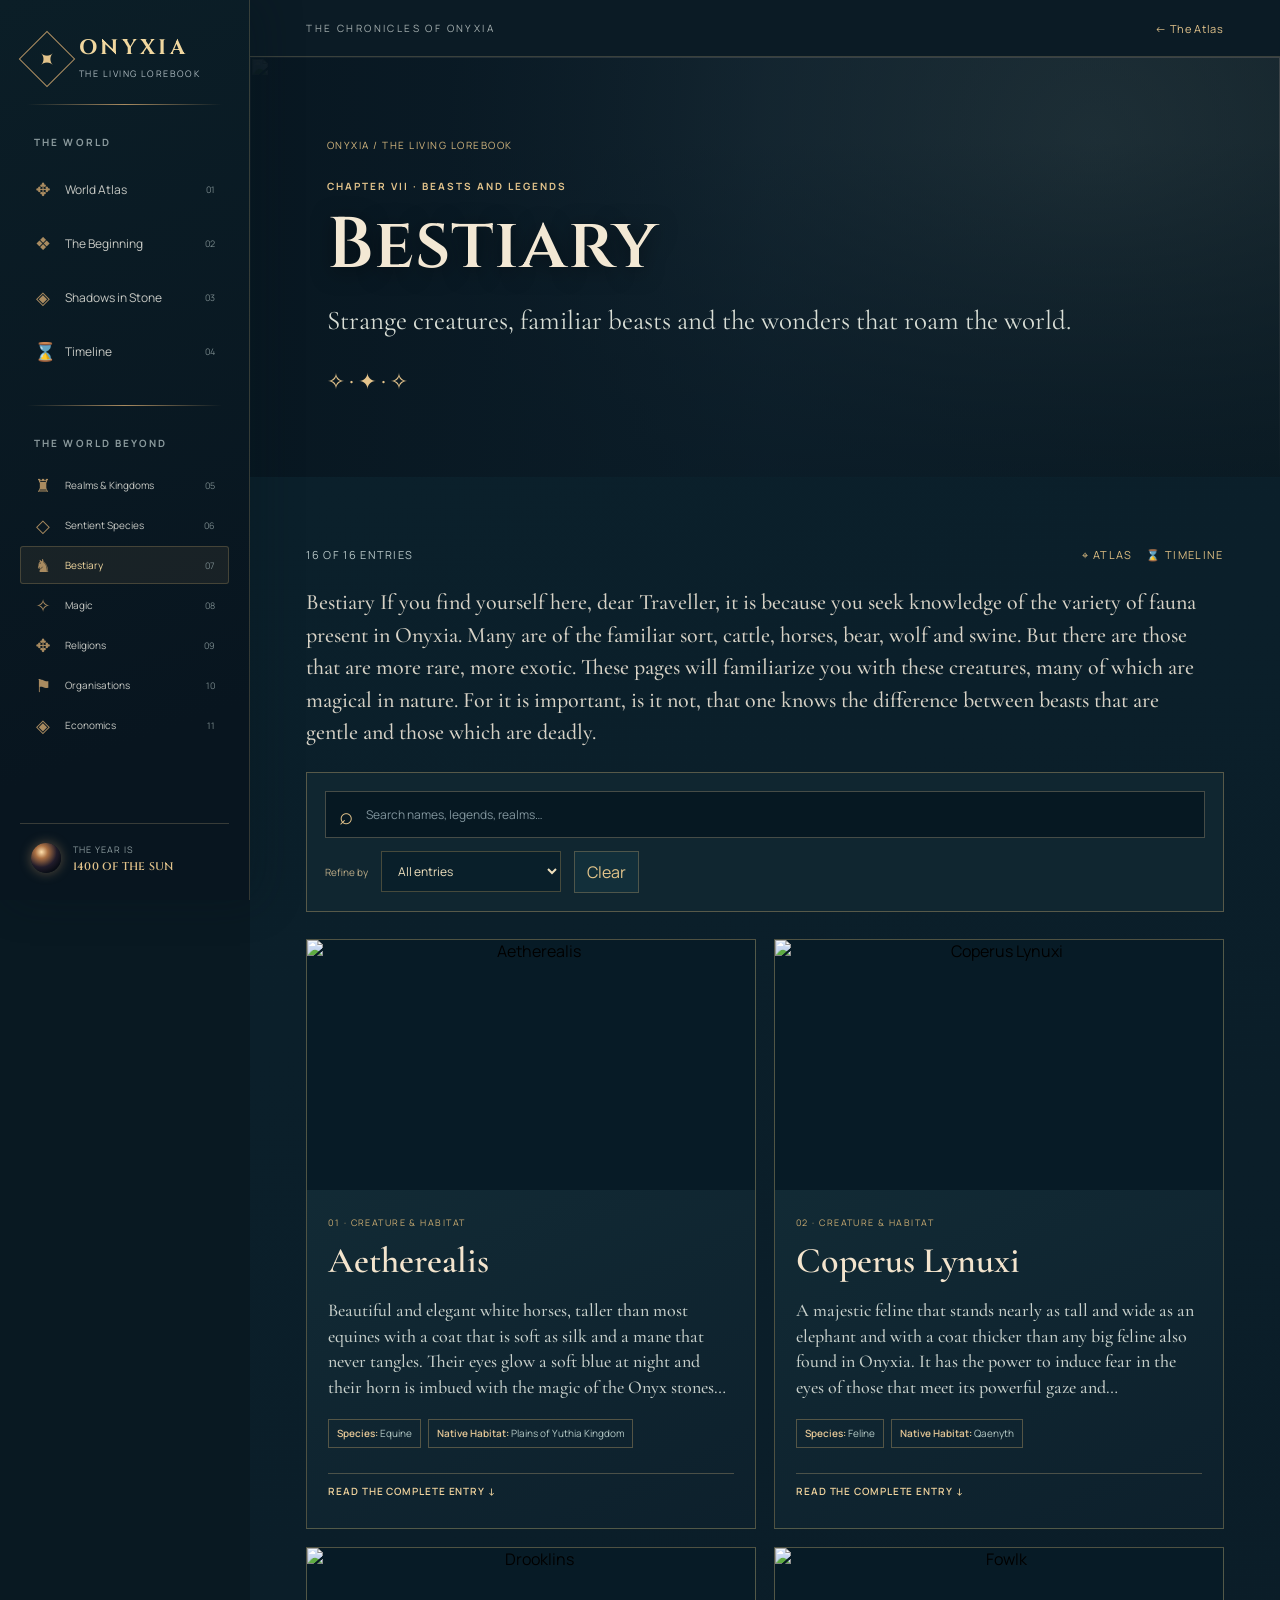
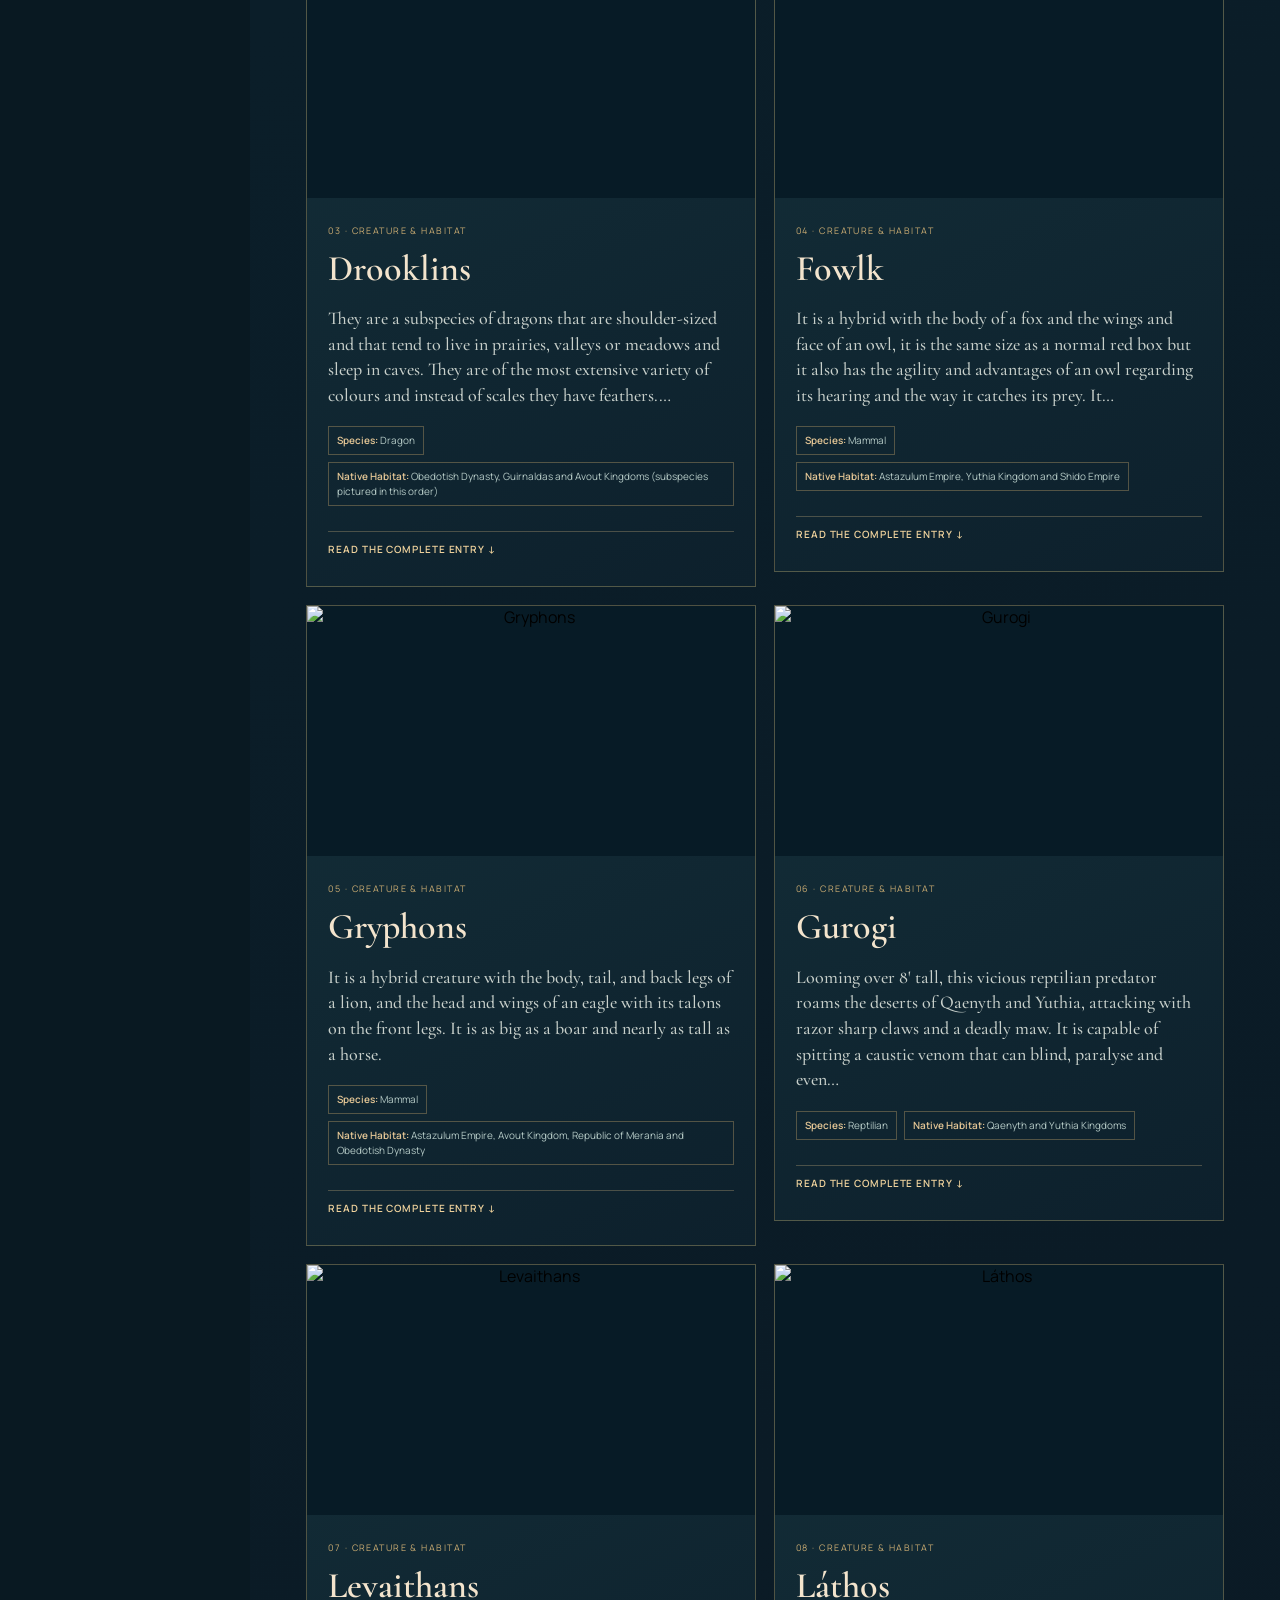
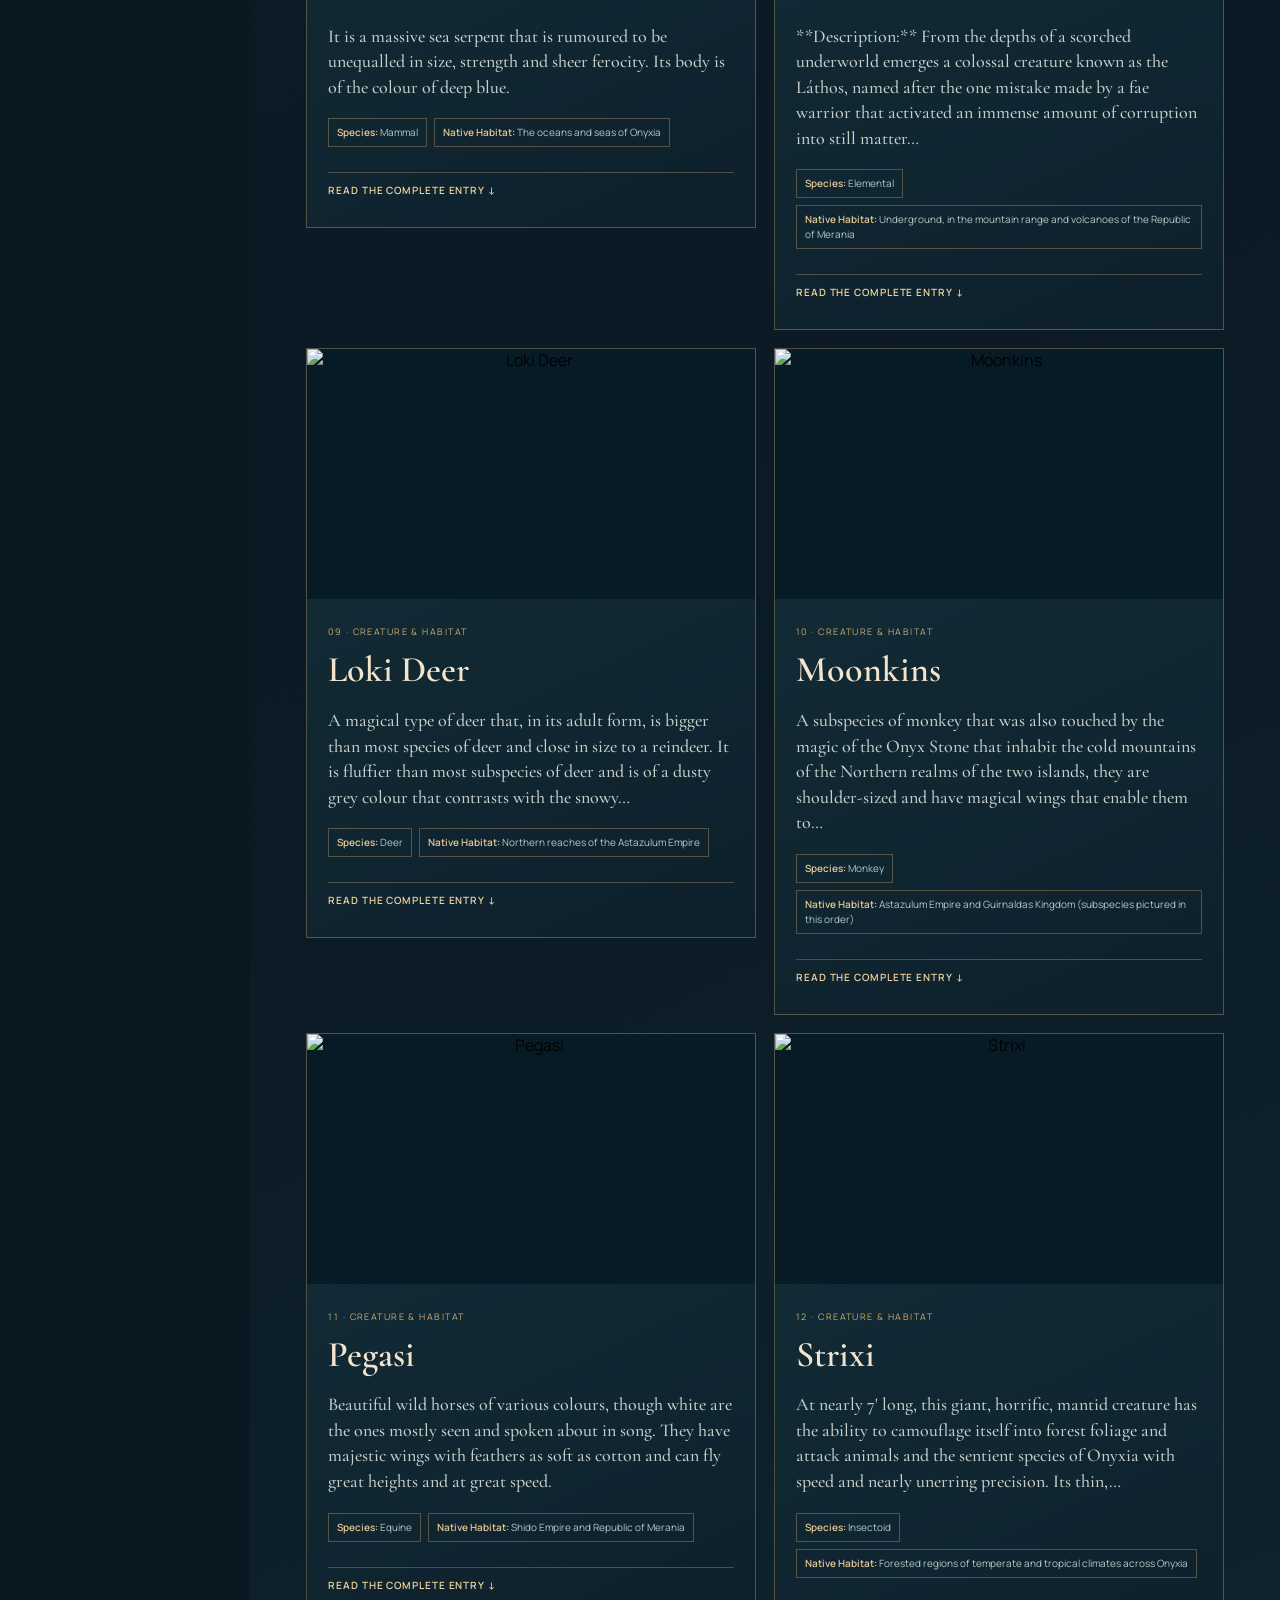
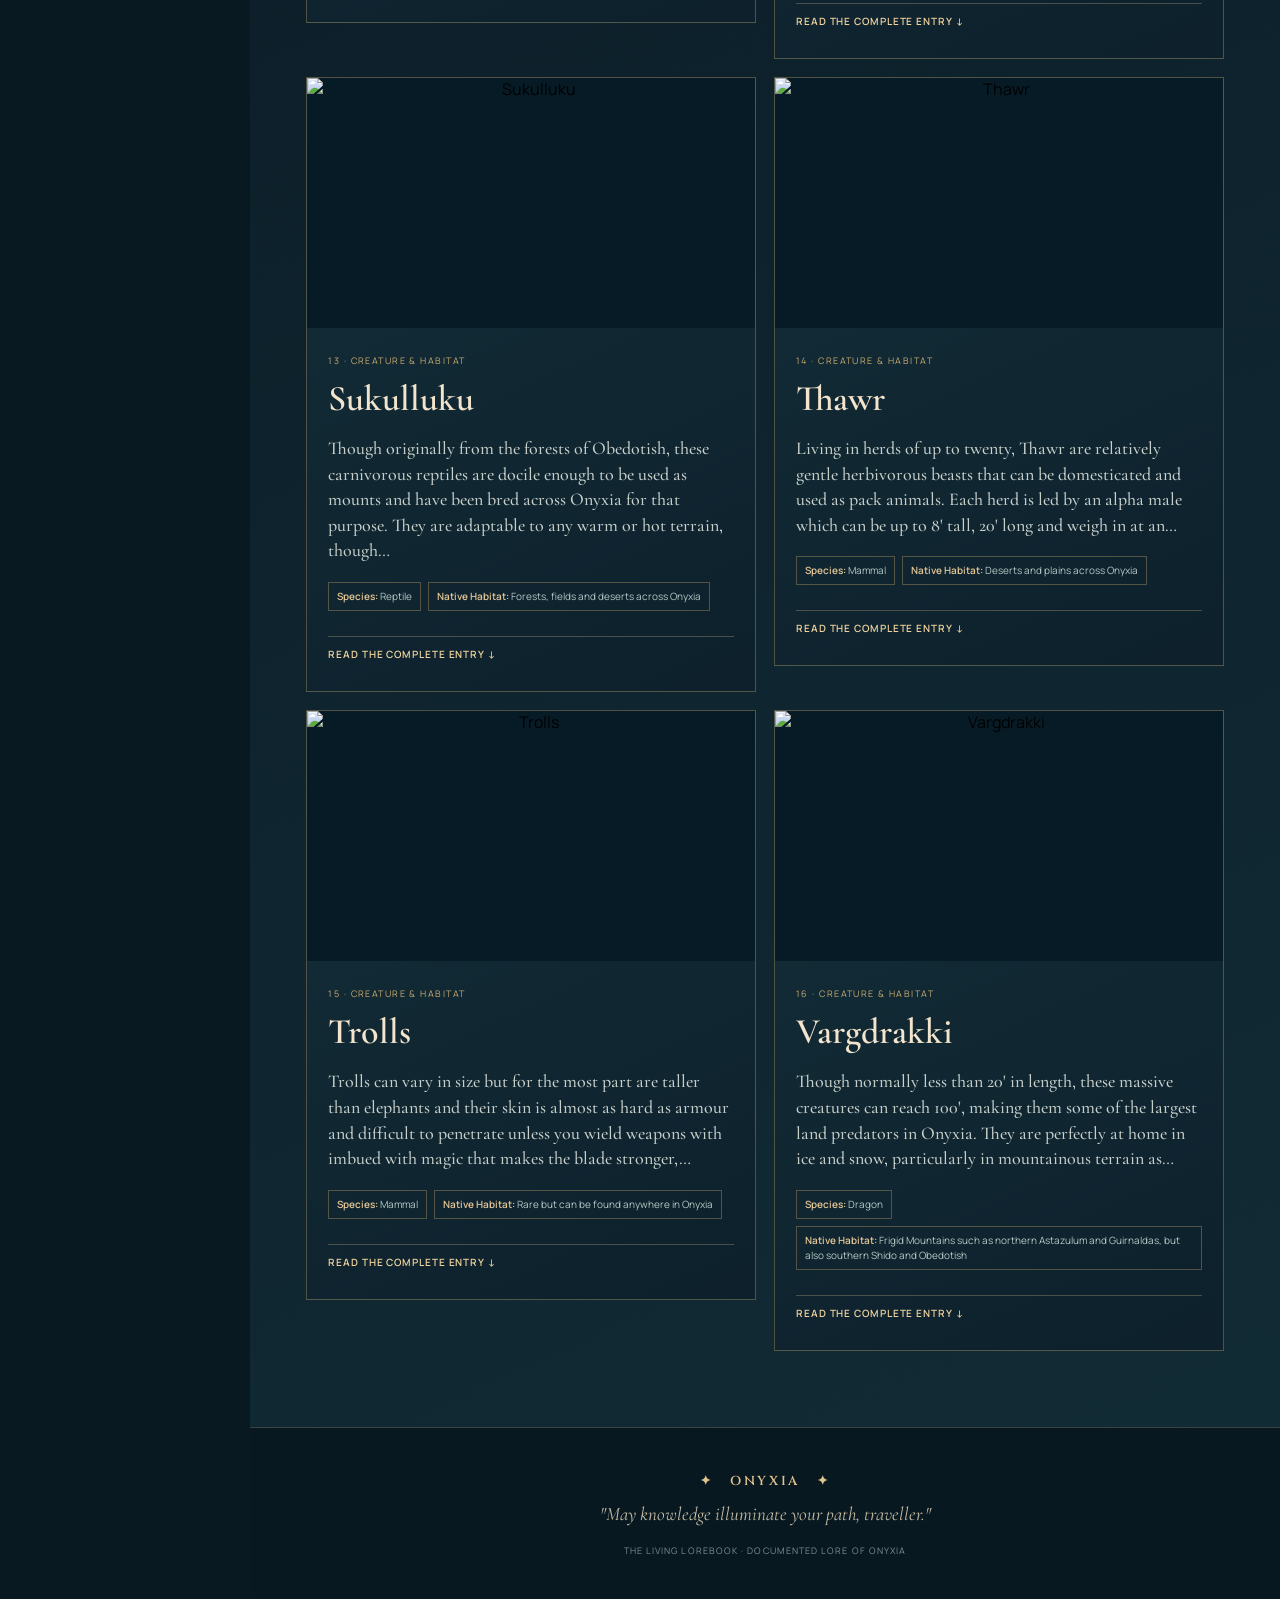
==== bestiary.html @ 36abbc08 "Expand Onyxia lorebook with illustrated chapters and atlas-to-realm links" ====
<!DOCTYPE html>
<html lang="en-GB">
<head><meta charset="UTF-8"><meta name="viewport" content="width=device-width,initial-scale=1"><meta name="theme-color" content="#0b1c25"><meta name="description" content="Explore Bestiary in the living lorebook of Onyxia."><title>Bestiary · Onyxia</title>
<link rel="preconnect" href="https://fonts.googleapis.com"><link rel="preconnect" href="https://fonts.gstatic.com" crossorigin><link href="https://fonts.googleapis.com/css2?family=Cinzel:wght@400;500;600;700&family=Cormorant+Garamond:wght@400;500;600;700&family=Manrope:wght@400;500;600;700&display=swap" rel="stylesheet">
<link rel="stylesheet" href="styles.css"><link rel="stylesheet" href="lorebook.css"></head>
<body data-lore-section="bestiary">
<div class="app-shell"><aside class="sidebar" id="sidebar" aria-label="Lorebook navigation"><a href="index.html#top" class="brand" aria-label="Onyxia home"><span class="brand-sigil" aria-hidden="true">✦</span><span class="brand-name">ONYXIA<small>THE LIVING LOREBOOK</small></span></a><div class="sidebar-rule"></div><div class="nav-title">The world</div><nav class="chapter-nav" aria-label="The founding chapters">
        <a href="index.html#atlas" class="nav-link " data-nav="atlas"><span class="nav-icon">✥</span><span>World Atlas</span><span class="nav-index">01</span></a>
        <a href="index.html#beginning" class="nav-link" data-nav="beginning"><span class="nav-icon">❖</span><span>The Beginning</span><span class="nav-index">02</span></a>
        <a href="index.html#current-plot" class="nav-link" data-nav="current-plot"><span class="nav-icon">◈</span><span>Shadows in Stone</span><span class="nav-index">03</span></a>
        <a href="index.html#timeline" class="nav-link" data-nav="timeline"><span class="nav-icon">⌛</span><span>Timeline</span><span class="nav-index">04</span></a>
      </nav><div class="sidebar-rule dim"></div><div class="nav-title">The world beyond</div><nav class="chapter-nav lore-nav" aria-label="Lorebook chapters"><a href="realms.html" class="nav-link " data-nav="realms"><span class="nav-icon">♜</span><span>Realms & Kingdoms</span><span class="nav-index">05</span></a>
<a href="species.html" class="nav-link " data-nav="species"><span class="nav-icon">◇</span><span>Sentient Species</span><span class="nav-index">06</span></a>
<a href="bestiary.html" class="nav-link active" data-nav="bestiary"><span class="nav-icon">♞</span><span>Bestiary</span><span class="nav-index">07</span></a>
<a href="magic.html" class="nav-link " data-nav="magic"><span class="nav-icon">✧</span><span>Magic</span><span class="nav-index">08</span></a>
<a href="religions.html" class="nav-link " data-nav="religions"><span class="nav-icon">✥</span><span>Religions</span><span class="nav-index">09</span></a>
<a href="organisations.html" class="nav-link " data-nav="organisations"><span class="nav-icon">⚑</span><span>Organisations</span><span class="nav-index">10</span></a>
<a href="economics.html" class="nav-link " data-nav="economics"><span class="nav-icon">◈</span><span>Economics</span><span class="nav-index">11</span></a></nav><div class="sidebar-bottom"><span class="orb" aria-hidden="true"></span><div>THE YEAR IS<br><strong>1400 OF THE SUN</strong></div></div></aside>
<main class="main-content" id="top"><div class="topbar"><button id="mobileMenu" class="mobile-menu" aria-label="Toggle navigation" aria-expanded="false">☰</button><span>THE CHRONICLES OF ONYXIA</span><a href="index.html#atlas" class="github-link">← The Atlas</a></div>
<header class="lore-hero"><img src="assets/lore/covers/bestiary.webp" alt="" class="lore-hero-image" loading="eager"><div class="lore-hero-shade"></div><div class="lore-hero-copy"><a class="lore-breadcrumb" href="index.html">ONYXIA / THE LIVING LOREBOOK</a><span class="section-kicker">CHAPTER VII · BEASTS AND LEGENDS</span><h1>Bestiary</h1><p>Strange creatures, familiar beasts and the wonders that roam the world.</p><span class="lore-hero-ornament">✧ · ✦ · ✧</span></div></header>
<section class="content-section lore-page-content"><div class="lore-topline"><span id="loreCount">Consulting the archive…</span><div class="lore-actions"><a href="index.html#atlas">⌖ Atlas</a><a href="index.html#timeline">⌛ Timeline</a></div></div><div id="loreIntro" class="lore-intro"></div>
<div class="lore-controls"><div class="search-shell"><span aria-hidden="true">⌕</span><input id="loreSearch" type="search" aria-label="Search entries" placeholder="Search names, legends, realms…"></div><div class="lore-filter-row"><label for="loreFilter">Refine by</label><select id="loreFilter"><option value="all">All entries</option></select><button id="loreClear" type="button">Clear</button></div></div>
<div id="loreCards" class="lore-grid"></div><p id="loreEmpty" class="lore-empty" hidden>No entries match your search.</p></section>
<footer class="footer"><span>✦ &nbsp; ONYXIA &nbsp; ✦</span><p>"May knowledge illuminate your path, traveller."</p><small>THE LIVING LOREBOOK · DOCUMENTED LORE OF ONYXIA</small></footer></main></div>
<dialog id="loreLightbox" class="lore-lightbox"><button type="button" id="closeLightbox" aria-label="Close image">×</button><img alt=""><p></p></dialog>
<script src="lorebook.js" defer></script></body></html>
---- styles.css ----
:root{--night:#091922;--night-soft:#102834;--night-panel:#10212b;--gold:#e2c38b;--gold-strong:#f0d79f;--gold-dim:#a98b60;--cream:#f0e8d9;--paper:#e9d9b7;--muted:#adbac0;--line:rgba(217,190,137,.23);--sidebar:250px;--font-decor:'Cinzel',Georgia,serif;--font-literary:'Cormorant Garamond',Georgia,serif;--font-ui:'Manrope',system-ui,sans-serif}
*{box-sizing:border-box}html{scroll-behavior:smooth;scroll-padding-top:64px}body{margin:0;background:var(--night);color:var(--cream);font-family:var(--font-ui)}button,input,select{font:inherit}button{cursor:pointer}a{color:inherit;text-decoration:none}button:focus-visible,input:focus-visible,select:focus-visible,a:focus-visible{outline:2px solid var(--gold-strong);outline-offset:3px}[hidden]{display:none!important}::selection{background:#bd9551;color:#061923}
.app-shell{min-height:100vh}.sidebar{position:fixed;inset:0 auto 0 0;width:var(--sidebar);background:linear-gradient(160deg,#0b1e27,#08151f 80%);z-index:25;border-right:1px solid rgba(215,188,128,.22);display:flex;flex-direction:column;padding:36px 20px 25px;box-shadow:10px 0 40px #04141a44}.brand{display:flex;align-items:center;gap:12px;margin:2px 7px 24px}.brand-sigil{width:40px;height:40px;display:grid;place-items:center;border:1px solid var(--gold-dim);color:var(--gold);transform:rotate(45deg);font-size:22px;flex-shrink:0}.brand-sigil::first-letter{transform:rotate(-45deg)}.brand-name{font-family:var(--font-decor);font-weight:700;letter-spacing:.16em;font-size:21px;color:var(--gold-strong);line-height:1}.brand-name small{display:block;margin-top:8px;font:9px var(--font-ui);letter-spacing:.16em;color:var(--muted);white-space:nowrap}.sidebar-rule{height:1px;margin:0 7px 30px;background:linear-gradient(90deg,transparent,var(--gold-dim),transparent)}.sidebar-rule.dim{margin:30px 7px}.nav-title{font-size:10px;letter-spacing:.21em;color:#8b9a9d;margin:0 14px 16px;text-transform:uppercase;font-weight:700}.chapter-nav{display:grid;gap:6px}.nav-link{min-height:48px;display:flex;align-items:center;gap:13px;padding:0 13px;color:#c6c8c3;font-size:12px;border:1px solid transparent;border-radius:3px;transition:.2s}.nav-link:hover,.nav-link.active{background:#b4976318;border-color:#b497634a;color:var(--gold-strong)}.nav-icon{color:var(--gold-dim);font-size:18px;width:18px;text-align:center}.nav-index{margin-left:auto;font-size:9px;color:#77878a}.future-chapters{display:grid;gap:18px;padding:3px 15px;color:#728188;font-size:11px}.sidebar-bottom{margin-top:auto;display:flex;align-items:center;gap:12px;padding:17px 11px 0;border-top:1px solid var(--line);font-size:9px;letter-spacing:.11em;line-height:1.9;color:#8d9c9f}.sidebar-bottom strong{font:600 11px var(--font-decor);color:var(--gold);letter-spacing:.02em}.orb{width:30px;height:30px;border-radius:50%;display:inline-block;flex-shrink:0;background:radial-gradient(circle at 35% 30%,#ffe0ac 0%,#aa7043 22%,#211c2b 53%,#080c14 76%);box-shadow:0 0 12px #dca87065}
.main-content{margin-left:var(--sidebar);min-width:0}.topbar{height:57px;display:flex;align-items:center;justify-content:space-between;padding:0 clamp(24px,4.4vw,76px);border-bottom:1px solid var(--line);font-size:10px;letter-spacing:.24em;color:#a6b0b0;background:#0b1b25}.github-link{letter-spacing:.06em;color:var(--gold);font-size:11px}.github-link span{margin-left:7px}.mobile-menu{display:none;color:var(--gold);background:transparent;border:0;font-size:23px}.hero{min-height:390px;display:flex;align-items:center;flex-direction:column;justify-content:center;text-align:center;position:relative;overflow:hidden;padding:56px 25px 65px;background:radial-gradient(ellipse at 50% 55%,#31525b82 0%,#102e3b99 33%,#081b28ee 70%),linear-gradient(0deg,#071b25,#133842);border-bottom:1px solid var(--line)}.hero:before{content:"";position:absolute;inset:0;background-image:radial-gradient(1px 1px at 10% 20%,#e9dbafbb 98%,transparent),radial-gradient(1px 1px at 85% 33%,#e9dbafaa 98%,transparent),radial-gradient(2px 2px at 61% 77%,#fff3c255 98%,transparent),radial-gradient(1px 1px at 30% 65%,#efe8c488 98%,transparent);background-size:300px 230px,250px 190px,410px 300px,440px 330px;opacity:.55;pointer-events:none}.hero:after{content:"";pointer-events:none;position:absolute;inset:24px;border:1px solid #d0b47c2a}.hero>*{position:relative;z-index:1}.hero-decoration{font-size:17px;letter-spacing:9px;color:#b79d6f;margin-bottom:14px}.eyebrow,.section-kicker,.mini-label{font-size:10px;letter-spacing:.2em;color:var(--gold);font-weight:700}.hero h1{margin:10px 0 0;font:600 clamp(65px,9vw,124px)/1.05 var(--font-decor);letter-spacing:.13em;text-shadow:0 5px 35px #0008}.hero h1 span{color:var(--gold)}.hero-tagline{font:500 clamp(18px,2.5vw,25px)/1.35 var(--font-literary);color:#d1d6d3;margin:14px 0}.hero-divider{display:flex;align-items:center;gap:16px;color:var(--gold-dim);width:230px;margin:11px 0 22px}.hero-divider i{height:1px;flex:1;background:var(--gold-dim)}.primary-cta{border:1px solid #d1b87e7a;padding:12px 19px;color:var(--gold-strong);font:600 11px var(--font-decor);letter-spacing:.07em;transition:.2s}.primary-cta:hover{background:#ddc08c1d}.primary-cta span{margin-left:10px}
.content-section{padding:70px clamp(24px,4.4vw,76px) 76px;border-bottom:1px solid var(--line);scroll-margin-top:0}.section-heading{display:flex;align-items:center;justify-content:space-between;gap:20px;margin-bottom:29px}.section-heading h2{font:500 clamp(32px,4.1vw,54px)/1.18 var(--font-literary);letter-spacing:.01em;margin:9px 0 5px;color:#f5e8d5}.section-heading p{margin:0;color:#9fadb1;font-size:13px;line-height:1.7}.section-seal{width:60px;height:60px;border:1px solid var(--line);color:var(--gold-dim);display:grid;place-items:center;font-size:29px;transform:rotate(45deg);flex-shrink:0}.atlas-frame{background:#061c23;box-shadow:0 20px 58px #010e16a6;border:1px solid #9b855c75}.atlas-topline,.atlas-bottombar{display:flex;align-items:center;justify-content:space-between;gap:12px;padding:12px 17px;font-size:10px;color:#c1b89d;letter-spacing:.10em;background:#0d222b}.atlas-topline{border-bottom:1px solid var(--line)}.atlas-hint{color:#8ea6a8;font-size:10px;letter-spacing:0}.live-gem{display:inline-block;width:6px;height:6px;background:#d9bd7e;box-shadow:0 0 9px #d9bd7e;margin-right:7px;border-radius:50%}.atlas-viewport{height:clamp(350px,49vw,670px);position:relative;overflow:hidden;touch-action:none;cursor:grab;background:radial-gradient(ellipse,#195861 5%,#042b37 80%);user-select:none;isolation:isolate}.atlas-viewport.dragging{cursor:grabbing}.atlas-stage{position:absolute;left:0;top:0;width:1735px;height:911px;transform-origin:0 0;will-change:transform;backface-visibility:hidden}.atlas-stage img{display:block;width:1735px;height:911px;max-width:none;pointer-events:none;image-rendering:auto;backface-visibility:hidden}.realm-layer{position:absolute;inset:0}.realm-pin{position:absolute;transform:translate(-50%,-50%);width:19px;height:19px;padding:0;border:1.5px solid #ffe4a5;border-radius:50%;background:#283747d9;color:#ffde98;box-shadow:0 0 0 5px #040d145e,0 0 16px #d7b26090;display:grid;place-items:center;font-size:13px;line-height:1;transition:box-shadow .2s,background .2s;z-index:2}.realm-pin:after{content:'✦';font-size:12px}.realm-pin:hover,.realm-pin.selected{background:#d3a65c;color:#081921;box-shadow:0 0 0 7px #e9be6659,0 0 19px #e1c481;z-index:5}.realm-pin[hidden]{display:none}.atlas-empty{position:absolute;inset:0;display:grid;place-content:center;text-align:center;padding:28px;background:#112832;color:var(--paper);z-index:4;line-height:1.7}.map-tools{position:absolute;right:16px;bottom:17px;z-index:8;display:grid;gap:5px}.map-tools button{width:38px;height:38px;border:1px solid #e0c79289;background:#0b1a24dd;color:#f8e7c0;font-size:23px;line-height:1;box-shadow:0 3px 8px #0004}.map-tools button:hover{background:#725e3f}.map-compass{position:absolute;top:18px;right:18px;z-index:6;display:grid;place-items:center;width:51px;height:51px;color:#f3d6a0;border:1px solid #bfa06e9c;background:#081c28ba;border-radius:50%;font-size:25px}.map-compass span{position:absolute;top:3px;font:700 9px var(--font-ui)}.map-scale{position:absolute;bottom:18px;left:17px;z-index:5;background:#071a24bf;border:1px solid #d9bd8854;padding:7px 11px;color:#f0d4a1;font-size:10px}.atlas-bottombar{min-height:46px;border-top:1px solid var(--line);letter-spacing:0}.atlas-status{font-size:11px;color:#aab7b4}.toggle-markers{display:flex;align-items:center;gap:8px;cursor:pointer;white-space:nowrap;color:#d5c5a6;font-size:11px}.toggle-markers input{accent-color:#c6a368}.realm-card{margin-top:18px;padding:19px 23px 17px;background:linear-gradient(135deg,#182f39,#0c212d);border:1px solid var(--line);border-left:3px solid var(--gold)}.realm-card-head,.realm-card-actions{display:flex;align-items:center;justify-content:space-between;gap:10px}.realm-card-head h3{font:600 29px var(--font-literary);margin:5px 0 2px}.realm-card-head button{background:transparent;border:0;color:#e3c791;font-size:26px}.realm-card p{color:#c1cbc8;line-height:1.8;font-size:13px;max-width:740px}.text-action{background:transparent;color:var(--gold-strong);border:0;padding:7px 0;font:600 11px var(--font-ui)}.text-action span{margin-left:6px}.realm-card-actions span{font-size:10px;color:#899b9d}.realm-directory{display:flex;flex-wrap:wrap;gap:8px;margin-top:19px}.realm-directory button{color:#c3cdc9;border:1px solid #baa37552;background:#13303b;padding:9px 12px;font:500 11px var(--font-ui);transition:.2s}.realm-directory button:hover,.realm-directory button.active{background:#89704244;color:#ffe5b5;border-color:#dcb979}
.manuscript-section{background:linear-gradient(180deg,#0b1b23,#102934 64%,#0b202a)}.story-paper{position:relative;max-width:960px;margin:0 auto;padding:clamp(26px,5vw,72px) clamp(28px,7vw,94px) 48px;background:linear-gradient(#e9dcc0ed,#dfccaaed),repeating-linear-gradient(24deg,transparent 0px,transparent 4px,#846c3c0d 5px,#0000 7px);color:#342c24;border:1px solid #eddcb5;outline:5px solid #876e4a30;box-shadow:0 20px 68px #0009,inset 0 0 85px #9b754729}.paper-corner{position:absolute;font-size:23px;color:#856f4e}.paper-corner-a{top:12px;left:20px}.paper-corner-b{bottom:10px;right:20px}.story-heading{text-align:center;font:600 14px var(--font-decor);color:#665037;letter-spacing:.32em;margin-bottom:26px}.story-prose p{font:500 22px/1.52 var(--font-literary);margin:0 0 22px;text-align:left}.story-prose p:first-child:first-letter{float:left;font:500 75px/.78 var(--font-decor);color:#8b6742;padding:6px 10px 0 0}.story-flourish{text-align:center;margin-top:6px;font:36px var(--font-literary);color:#9a7547}.plot-section{background:radial-gradient(ellipse at 90% 20%,#482b4042,transparent 55%),#0c1d27}.plot-feature{display:flex;align-items:center;gap:26px;padding:24px 28px;border:1px solid #bda37370;background:#1d2933;margin:0 0 31px}.plot-feature-mark{color:#f3cc84;font-size:38px}.plot-feature p{font:500 27px var(--font-literary);margin:8px 0}.plot-feature small{font-size:10px;color:#9caaa9}.plot-copy{max-width:930px;column-count:1}.plot-copy p{font:500 22px/1.52 var(--font-literary);margin:0 0 20px;color:#d7d6cc}.plot-copy p:last-child{color:var(--gold);font-style:italic}.plot-facts{display:grid;grid-template-columns:repeat(3,minmax(0,1fr));gap:12px;margin-top:36px}.plot-facts>div{padding:22px 20px;border:1px solid #c2ab7552;background:#112936}.fact-symbol{color:var(--gold);font-size:29px;display:block;margin-bottom:10px}.plot-facts strong{display:block;color:#f2e1c1;font:600 12px var(--font-decor);letter-spacing:.06em}.plot-facts p{font-size:12px;color:#9fb2b3;line-height:1.7;margin-bottom:0}
.timeline-section{background:linear-gradient(180deg,#0e2834,#091a25 55%,#0b202a)}.chronicle-controls{border:1px solid var(--line);background:#0a202b;padding:21px 22px 18px;margin-bottom:20px}.search-shell{display:flex;align-items:center;gap:11px;padding:0 13px;border:1px solid #ab9d8063;background:#061822;color:var(--gold);font-size:24px}.search-shell input{height:45px;outline:0;background:transparent;border:0;color:#f5e5c9;width:100%;min-width:0;font-size:12px}.search-shell input::placeholder{color:#80949c}.filter-chips{display:flex;flex-wrap:wrap;gap:7px;margin-top:15px}.filter-chips button{border:1px solid #b69b6946;background:#142b36;padding:8px 12px;color:#aebcc0;font-size:10px;letter-spacing:.04em}.filter-chips button:hover,.filter-chips button.selected{border-color:#ddbd80;color:#ffdf9f;background:#87693942}.regional-row{display:flex;align-items:center;gap:11px;margin-top:17px}.regional-row label{font-size:10px;letter-spacing:.13em;color:#bba577}.regional-row select{min-width:175px;max-width:55%;border:1px solid #b69b6959;background:#0f2730;color:#e2d6b8;padding:8px 12px;font-size:11px}.regional-row #eventCount{margin-left:auto;font-size:10px;color:#9db1b3}.year-scrubber{border:1px solid var(--line);padding:19px 23px 15px;margin-bottom:28px;background:#172e37}.scrubber-header,.scrubber-labels{display:flex;justify-content:space-between;gap:10px}.scrubber-header span{font-size:10px;color:var(--gold-dim);letter-spacing:.14em}.scrubber-header strong{color:var(--gold-strong);font:600 17px var(--font-decor)}#yearSlider{width:100%;margin:18px 0 8px;accent-color:#d3b173;cursor:pointer}.scrubber-labels{font-size:9px;color:#91a7a9;letter-spacing:.05em}.scrubber-help{margin:10px 0 0;font-size:10px;color:#8b9ea1}.timeline-container{position:relative;padding-left:55px;max-width:1000px;margin:auto}.timeline-container:before{content:"";position:absolute;left:24px;top:0;bottom:0;width:1px;background:linear-gradient(#d4b372,#667b7d,#d4b37277)}.timeline-item{position:relative;margin-bottom:19px}.timeline-item:before{content:"✦";position:absolute;left:-43px;top:22px;width:25px;height:25px;border:1px solid #ccb57e;border-radius:50%;background:#142b35;color:#e2c18b;display:grid;place-items:center;font-size:12px;box-shadow:0 0 0 5px #0f2730}.timeline-item.highlight:before{background:#d3a75d;color:#14232c;box-shadow:0 0 0 7px #9d713b55}.entry-card{border:1px solid #ac966d55;background:#132d39;overflow:hidden}.timeline-item.highlight .entry-card{border-color:#ebce8b}.entry-toggle{width:100%;text-align:left;display:flex;align-items:center;justify-content:space-between;gap:12px;padding:21px 22px;background:transparent;border:0;color:inherit}.entry-toggle:hover{background:#aa935b18}.entry-meta{display:flex;align-items:center;gap:11px;flex-wrap:wrap}.entry-year{font:600 12px var(--font-decor);letter-spacing:.06em;color:#e3c78b}.entry-type{font-size:9px;letter-spacing:.1em;border:1px solid #a18a615e;padding:4px 7px;color:#99b9b9;text-transform:uppercase}.entry-title{margin:8px 0 0;font:600 clamp(20px,2.5vw,28px)/1.2 var(--font-literary);color:#f5e6d1}.entry-chevron{font-size:21px;color:var(--gold);transition:transform .2s}.entry-toggle[aria-expanded="true"] .entry-chevron{transform:rotate(180deg)}.entry-details{padding:0 22px 21px;border-top:1px solid #b9a4722d}.entry-details p{font:500 20px/1.45 var(--font-literary);color:#cbd3cb;max-width:840px;margin:18px 0}.entry-regions{display:flex;align-items:center;flex-wrap:wrap;gap:7px}.entry-regions button{background:#39463d66;border:1px solid #b4a07155;color:#ead2a9;padding:6px 9px;font-size:10px}.entry-regions button:hover{background:#92724366}.timeline-empty{padding:50px 25px;text-align:center;color:#9eacac;border:1px dashed var(--line)}.timeline-end{text-align:center;padding:35px 0 6px}.timeline-end>span{color:var(--gold);font-size:23px}.timeline-end h3{font:600 28px var(--font-literary);margin:10px 0 0;color:#efddb8}.timeline-end p{font:18px var(--font-literary);color:#98afb3}.footer{padding:40px 24px;text-align:center;background:#081821}.footer>span{font:600 13px var(--font-decor);letter-spacing:.2em;color:var(--gold)}.footer p{font:italic 19px var(--font-literary);color:#c7bda4;margin:12px 0}.footer small{font-size:9px;letter-spacing:.12em;color:#7b8f92}
@media(max-width:1040px){:root{--sidebar:220px}.sidebar{padding-inline:13px}.content-section{padding-inline:30px}.plot-facts{gap:8px}.plot-facts>div{padding:17px 15px}}
@media(max-width:800px){:root{--sidebar:0px}.sidebar{transform:translateX(-102%);transition:transform .25s;width:250px}.sidebar.open{transform:translateX(0)}.main-content{margin-left:0}.mobile-menu{display:inline-block}.topbar{padding-inline:21px;font-size:9px;gap:10px}.hero{min-height:360px}.hero h1{letter-spacing:.06em}.section-seal{width:43px;height:43px;font-size:22px}.plot-facts{grid-template-columns:1fr}.atlas-viewport{height:clamp(310px,58vw,490px)}}
@media(max-width:530px){.hero{min-height:330px}.hero h1{font-size:62px}.hero-tagline br{display:none}.hero-tagline{font-size:20px}.content-section{padding:46px 17px 55px}.section-heading{align-items:flex-start}.section-seal{display:none}.atlas-topline{padding:10px 12px}.atlas-hint{display:none}.atlas-viewport{height:350px}.atlas-bottombar{padding:10px 12px;gap:5px}.atlas-status{font-size:10px}.toggle-markers{font-size:10px}.story-paper{padding:36px 24px}.story-prose p{font-size:20px}.plot-copy p{font-size:20px}.plot-feature{padding:18px;gap:13px}.plot-feature p{font-size:22px}.chronicle-controls{padding:13px}.regional-row{flex-wrap:wrap}.regional-row select{max-width:75%;min-width:130px}.regional-row #eventCount{width:100%;text-align:right}.year-scrubber{padding:16px}.scrubber-labels{font-size:8px}.scrubber-labels span:nth-child(2),.scrubber-labels span:nth-child(3){display:none}.timeline-container{padding-left:35px}.timeline-container:before{left:13px}.timeline-item:before{left:-33px;width:22px;height:22px}.entry-toggle{padding:16px 14px}.entry-details{padding:0 14px 17px}.entry-details p{font-size:19px}.footer small{font-size:8px}}
@media(prefers-reduced-motion:reduce){html{scroll-behavior:auto}*,*::before,*::after{transition-duration:.01ms!important;animation-duration:.01ms!important}}
.realm-pin{transform:translate(-50%,-50%) scale(var(--pin-scale,1));}
---- lorebook.css ----
/* Additional sections — companion to the original Onyxia design */
.lore-nav{display:flex;flex-direction:column;gap:2px}.lore-nav .nav-link{font-size:10px;min-height:38px}.lore-nav .nav-index{font-size:9px}.sidebar{overflow-y:auto;scrollbar-color:#947e54 #0a1b25;scrollbar-width:thin}.lore-directory-section{background:#0c202a}.chapter-teaser-grid{display:grid;grid-template-columns:repeat(auto-fit,minmax(170px,1fr));gap:12px}.chapter-teaser{display:flex;flex-direction:column;align-items:flex-start;min-height:150px;gap:12px;padding:18px;border:1px solid #bca26c73;background:linear-gradient(145deg,#19313b,#0b1b25);color:#edd8b3;text-decoration:none;transition:background .2s, transform .2s}.chapter-teaser:hover{transform:translateY(-3px);background:#24404c}.chapter-teaser>span{font-size:26px;color:var(--gold)}.chapter-teaser strong{font:600 19px var(--font-literary)}.chapter-teaser small{color:#b4c5c1;letter-spacing:.08em;font-size:9px}.lore-hero{position:relative;display:flex;align-items:center;min-height:420px;overflow:hidden;isolation:isolate;background:radial-gradient(circle at 82% 20%,#314347,#0b1c26 72%)}.lore-hero-image{position:absolute;inset:0;width:100%;height:100%;object-fit:cover;object-position:center 39%;filter:saturate(.79) brightness(.58)}.lore-hero-shade{position:absolute;inset:0;background:linear-gradient(90deg,#081721eb 0%,#0c1e2b94 50%,#0b1a2380 100%),linear-gradient(0deg,#0a1b24 0%,transparent 80%)}.lore-hero-copy{z-index:1;position:relative;padding:45px clamp(23px,6vw,88px);max-width:980px}.lore-breadcrumb{color:#d3b67e;font-size:10px;letter-spacing:.15em;text-decoration:none;display:block;margin-bottom:27px}.lore-hero-copy .section-kicker{display:block;margin-bottom:15px}.lore-hero h1{font:600 clamp(46px,5.6vw,79px)/1.07 var(--font-decor);letter-spacing:.015em;color:#f3e8d4;text-shadow:0 4px 21px #0008;margin:0}.lore-hero p{font:400 clamp(19px,2.3vw,27px)/1.4 var(--font-literary);color:#d9ded6;max-width:750px;margin:18px 0 0}.lore-hero-ornament{display:block;margin-top:26px;color:#e5c48c;font-size:22px}.lore-page-content{background:linear-gradient(155deg,#0b202b,#0b1a25 55%,#112b35);min-height:70vh}.lore-topline{display:flex;align-items:center;justify-content:space-between;gap:14px;margin-bottom:24px;color:#b5c4c5;font-size:11px;text-transform:uppercase;letter-spacing:.12em}.lore-actions{display:flex;gap:14px}.lore-actions a,.lore-permalink{font-size:11px;color:#dfbf83;text-decoration:none}.lore-actions a:hover,.lore-permalink:hover{color:white}.lore-intro{max-width:890px;margin:0 0 23px}.lore-intro p{font:500 22px/1.48 var(--font-literary);color:#d7d2c6}.lore-controls{padding:18px;border:1px solid #b9a16c6b;background:#102630;margin-bottom:27px}.lore-filter-row{display:flex;align-items:center;gap:13px;margin-top:13px}.lore-filter-row label{font-size:10px;color:#bdac87}.lore-filter-row select{border:1px solid #a48a5966;background:#091f2a;color:#efe0bd;font-size:12px;padding:10px 12px;max-width:65%;min-width:180px}.lore-filter-row button{border:1px solid #aa936764;background:#122f3a;padding:9px 12px;color:#e2c48a}.lore-filter-row button:hover{background:#344435}.lore-grid{display:grid;grid-template-columns:repeat(auto-fit,minmax(min(100%,340px),1fr));gap:18px;align-items:start}.lore-entry{border:1px solid #ad965f69;background:linear-gradient(155deg,#142f39,#0d202c);min-width:0;overflow:hidden;scroll-margin-top:16px;transition:border-color .2s}.lore-entry:hover,.lore-entry.expanded{border-color:#dcb778a6}.lore-entry[hidden]{display:none}.lore-entry-media{height:250px;background:#071b26;overflow:hidden;display:flex;align-items:center;justify-content:center}.lore-cover-button{width:100%;height:100%;border:0;padding:0;cursor:zoom-in;background:transparent}.lore-cover-button img{width:100%;height:100%;object-fit:cover;object-position:center 33%;display:block;filter:saturate(.9);transition:transform .3s}.lore-cover-button:hover img{transform:scale(1.035)}.lore-entry-no-image{background:radial-gradient(circle,#344f55,#0b222d)}.lore-entry-no-image span{font-size:87px;color:#c9a7725e}.lore-entry-body{padding:19px 21px 20px}.lore-entry-kicker{font-size:9px;letter-spacing:.16em;text-transform:uppercase;color:#cbac72}.lore-entry-title{font:600 clamp(26px,3vw,36px)/1.1 var(--font-literary);color:#f3e4cd;margin:10px 0 13px}.lore-entry-summary{font:500 18px/1.42 var(--font-literary);color:#c8d0cb;min-height:74px}.lore-chips{display:flex;gap:7px;flex-wrap:wrap;margin:17px 0}.lore-chip{font-size:10px;line-height:1.5;border:1px solid #bc9e6766;padding:6px 8px;color:#b4c9c5;max-width:100%;overflow-wrap:anywhere}.lore-chip b{color:#e4c695;font-weight:600}.lore-entry-toggle{margin-top:8px;padding:10px 0;border:0;border-top:1px solid #d2b5814f;background:transparent;color:#f0d39d;font:600 10px var(--font-ui);letter-spacing:.09em;text-transform:uppercase;width:100%;text-align:left;cursor:pointer}.lore-entry-details{grid-column:1/-1;padding:22px;border-top:1px solid #ae966159;background:#091e29}.lore-entry-details[hidden]{display:none}.lore-entry.expanded{grid-column:span 1}.lore-entry-text p{font:500 19px/1.48 var(--font-literary);color:#d7d5c9;margin:0 0 13px}.lore-information-line strong{font-weight:600;color:#ddbe85}.lore-entry-text .lore-subheading{font:600 22px var(--font-literary);margin:24px 0 8px;color:#edd2a0}.lore-prose-label{font:600 11px var(--font-ui);color:#dab67a;letter-spacing:.11em;text-transform:uppercase;margin:25px 0 8px}.lore-prose-block p{font:500 20px/1.45 var(--font-literary);margin:0 0 15px;color:#e0d9ca}.lore-inline-picture{display:block;margin:20px auto;background:transparent;border:1px solid #bba47766;padding:0;max-width:420px;cursor:zoom-in}.lore-inline-picture img{display:block;max-width:100%;max-height:480px;object-fit:contain}.lore-gallery{display:grid;grid-template-columns:repeat(auto-fit,minmax(120px,1fr));gap:10px;margin:25px 0}.lore-gallery-photo{padding:0;border:1px solid #ad946b;cursor:zoom-in;background:transparent}.lore-gallery-photo img{width:100%;height:175px;object-fit:cover;display:block}.lore-permalink{display:inline-block;margin:20px 0 0}.lore-table-scroll{max-width:100%;overflow:auto;margin:28px 0;border:1px solid #bba16b7c}.lore-price-table{width:100%;border-collapse:collapse;font-size:11px;min-width:640px;color:#d9d6c9}.lore-price-table th,.lore-price-table td{padding:9px 12px;border-bottom:1px solid #a68b6745;text-align:left}.lore-price-table thead{background:#5d502f;color:#fff2d3}.lore-price-table tbody tr:nth-child(odd){background:#18313c}.lore-price-table tbody tr:hover{background:#30444a}.lore-lightbox{max-width:min(95vw,1250px);max-height:94vh;border:1px solid #d1b279;background:#071821;padding:15px;color:#efdfc2;box-shadow:0 16px 80px #000d}.lore-lightbox::backdrop{background:#02070dc9}.lore-lightbox img{max-width:100%;max-height:80vh;object-fit:contain;display:block;margin:auto}.lore-lightbox p{text-align:center;margin:9px auto;font:500 17px var(--font-literary)}.lore-lightbox button{position:absolute;right:13px;top:8px;border:1px solid #c8b484;background:#0c202be8;color:#f1d3a1;font-size:24px;width:36px;height:36px;cursor:pointer}.lore-empty{padding:30px;border:1px dashed #a88a6259;color:#c2c9c4}.lore-page-content .search-shell:focus-within{border-color:#e2bd82}
@media(min-width:1200px){.lore-entry.expanded{grid-column:span 2;display:grid;grid-template-columns:230px minmax(0,1fr)}.lore-entry.expanded .lore-entry-media{height:100%;min-height:260px}.lore-entry.expanded .lore-entry-details{grid-column:1/-1}}
@media(max-width:800px){.lore-nav .nav-link{min-height:34px}.lore-hero{min-height:340px}.lore-hero-copy{padding:33px 22px}.lore-entry-media{height:230px}}
@media(max-width:530px){.lore-hero{min-height:300px}.lore-hero h1{font-size:45px}.lore-hero-copy .section-kicker{font-size:9px}.lore-topline{flex-wrap:wrap}.lore-controls{padding:12px}.lore-grid{grid-template-columns:1fr}.lore-entry-media{height:220px}.lore-entry-text p{font-size:18px}.lore-filter-row{flex-wrap:wrap}.lore-filter-row select{min-width:170px}}

/* Bidirectional atlas and realm-chapter navigation */
.realm-card-actions{flex-wrap:wrap;gap:12px 22px}
.realm-article-link,.lore-map-link{display:inline-flex;align-items:center;gap:7px;color:#edd2a0;border:1px solid #caad766b;background:#26343a;padding:10px 14px;text-decoration:none;font-size:11px;letter-spacing:.055em;transition:background .2s,border-color .2s}
.realm-article-link:hover,.lore-map-link:hover{background:#3b4b4b;border-color:#e1c087;color:#fff0cf}
.realm-article-link:focus-visible,.lore-map-link:focus-visible{outline:2px solid #efd295;outline-offset:3px}
.lore-map-link{margin:2px 0 15px;align-self:start}
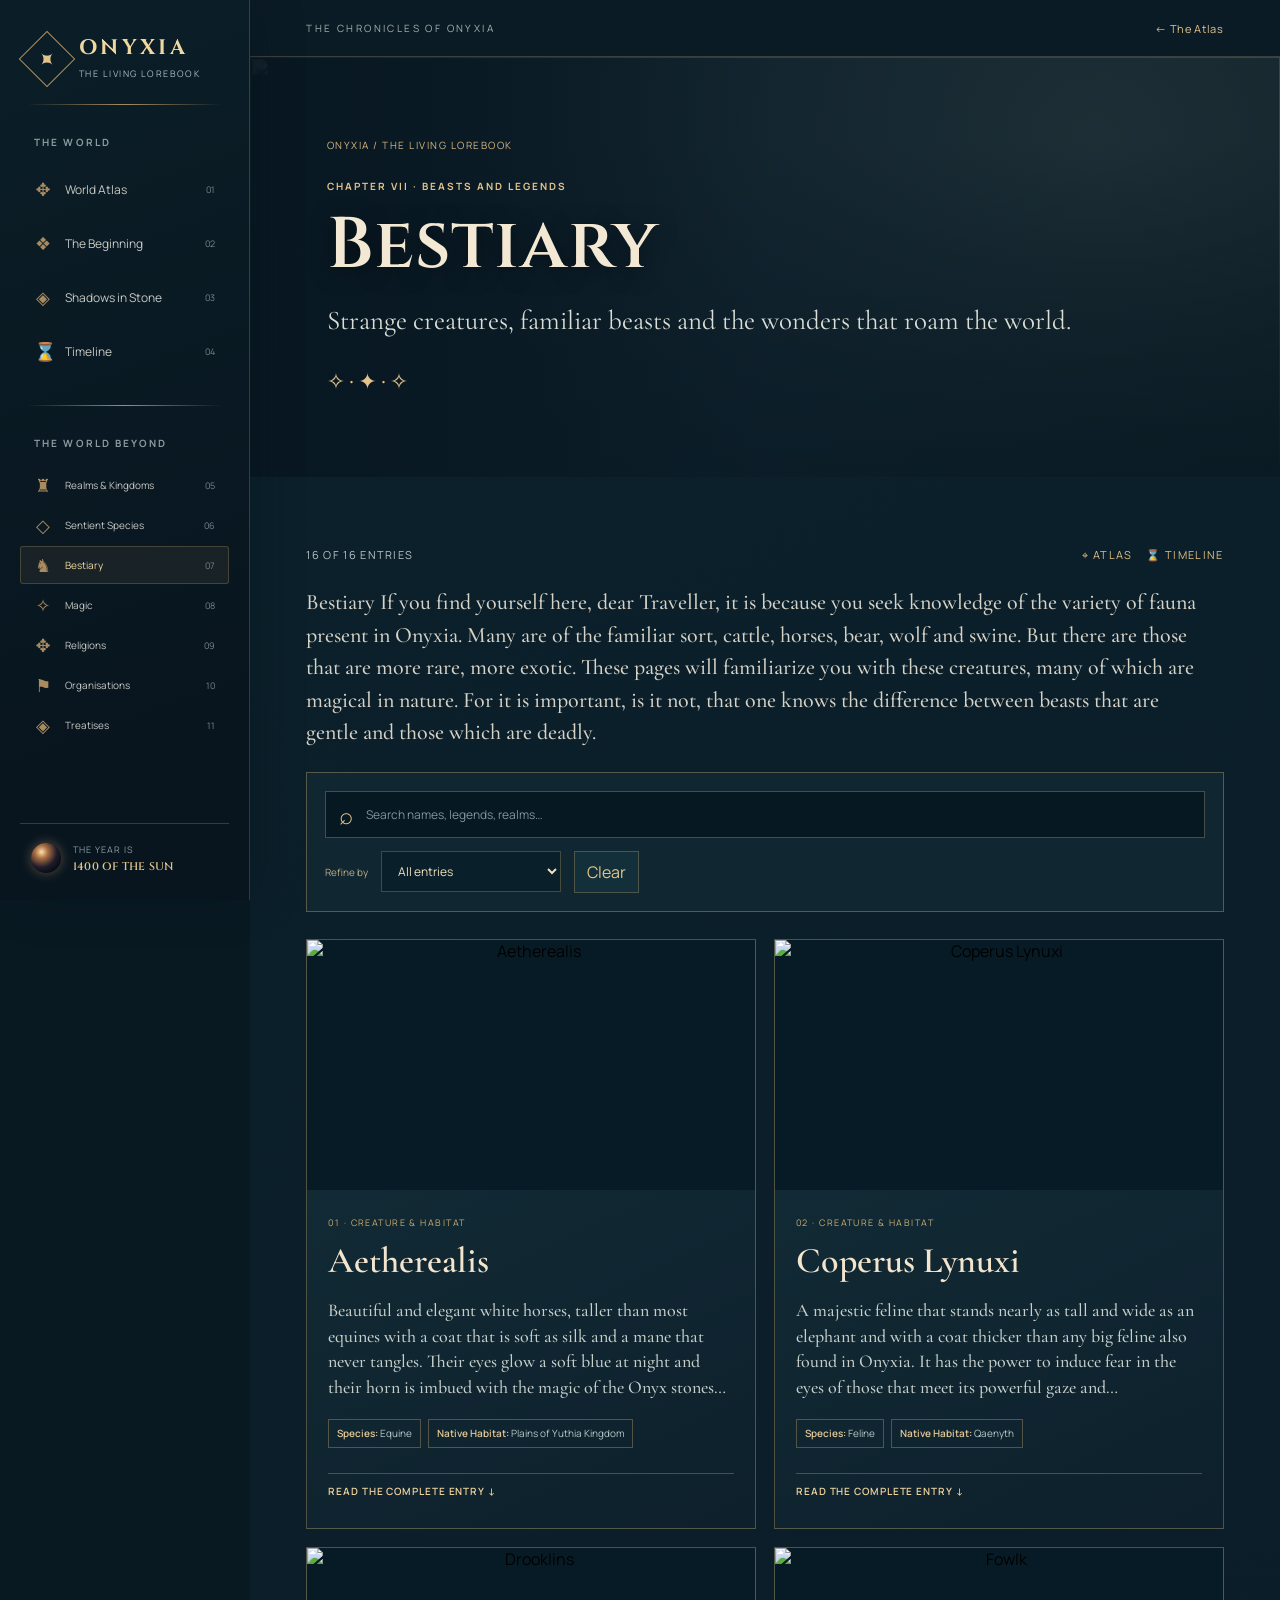
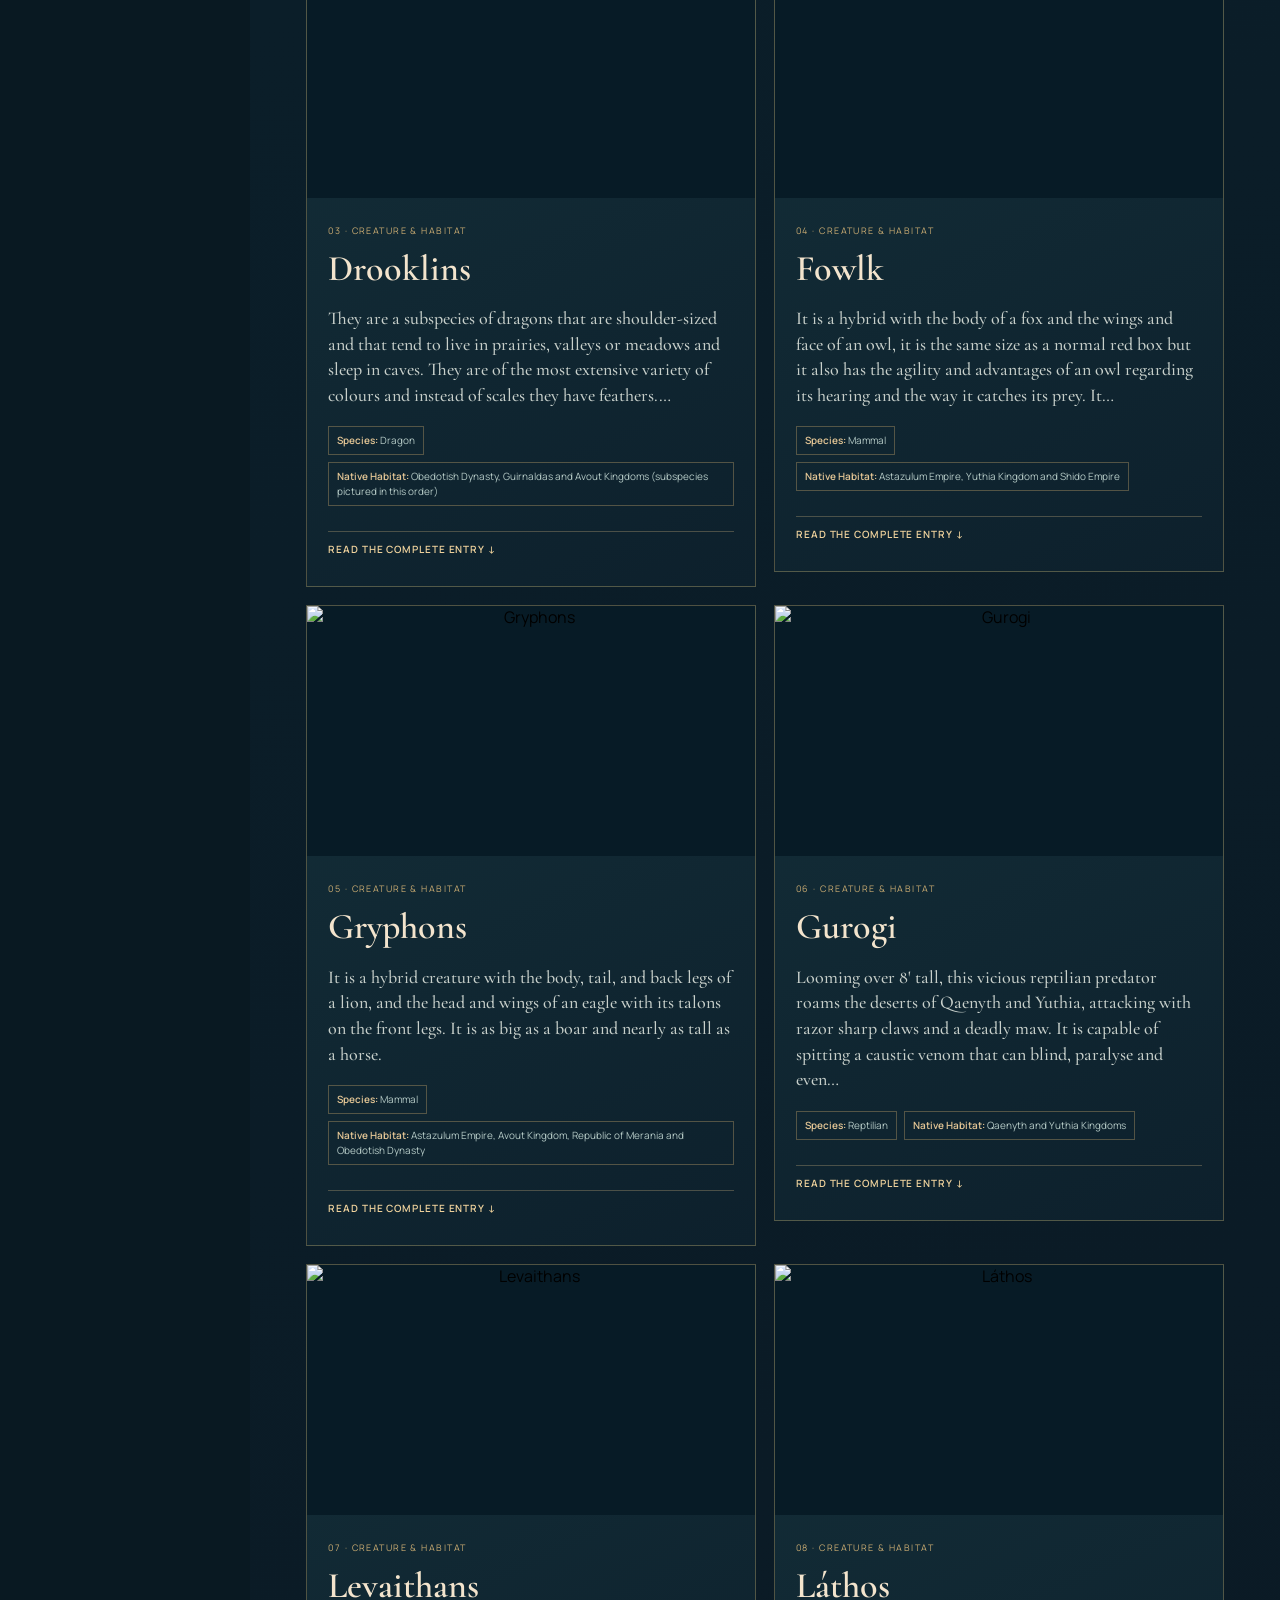
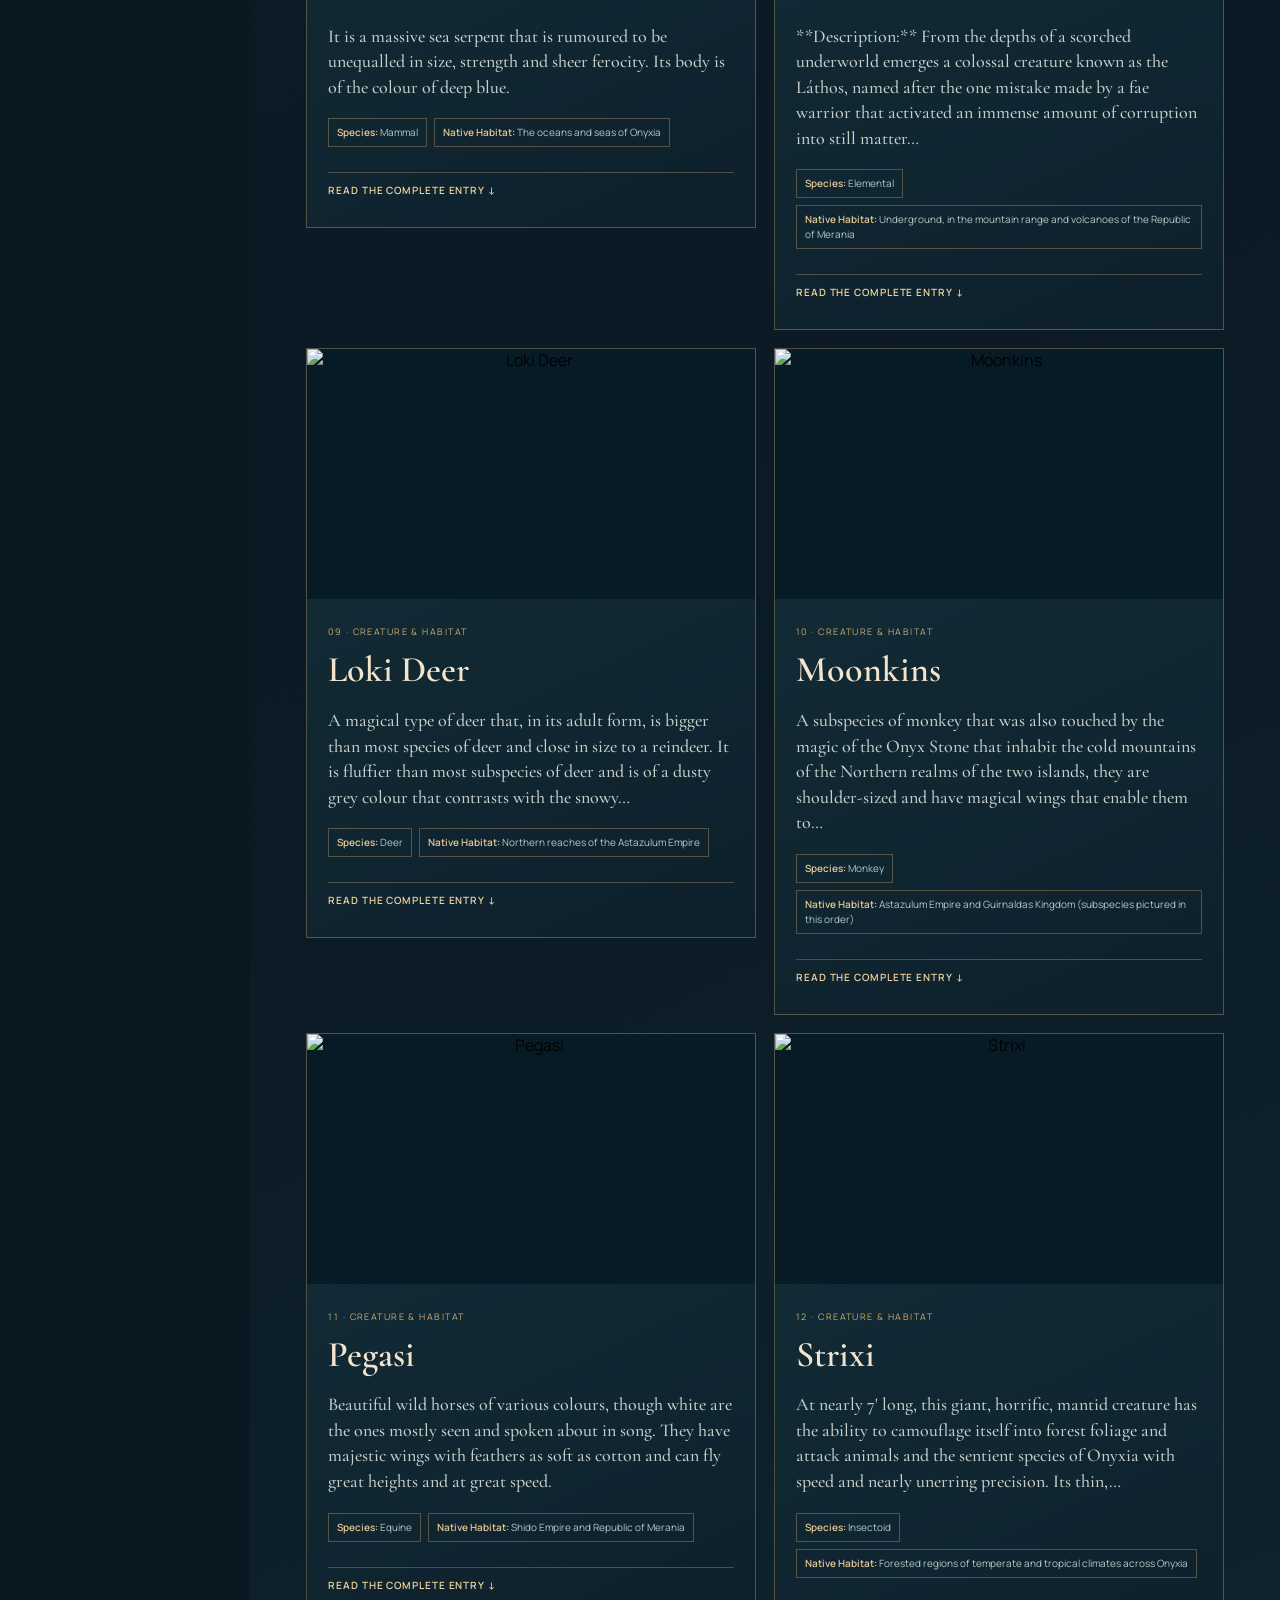
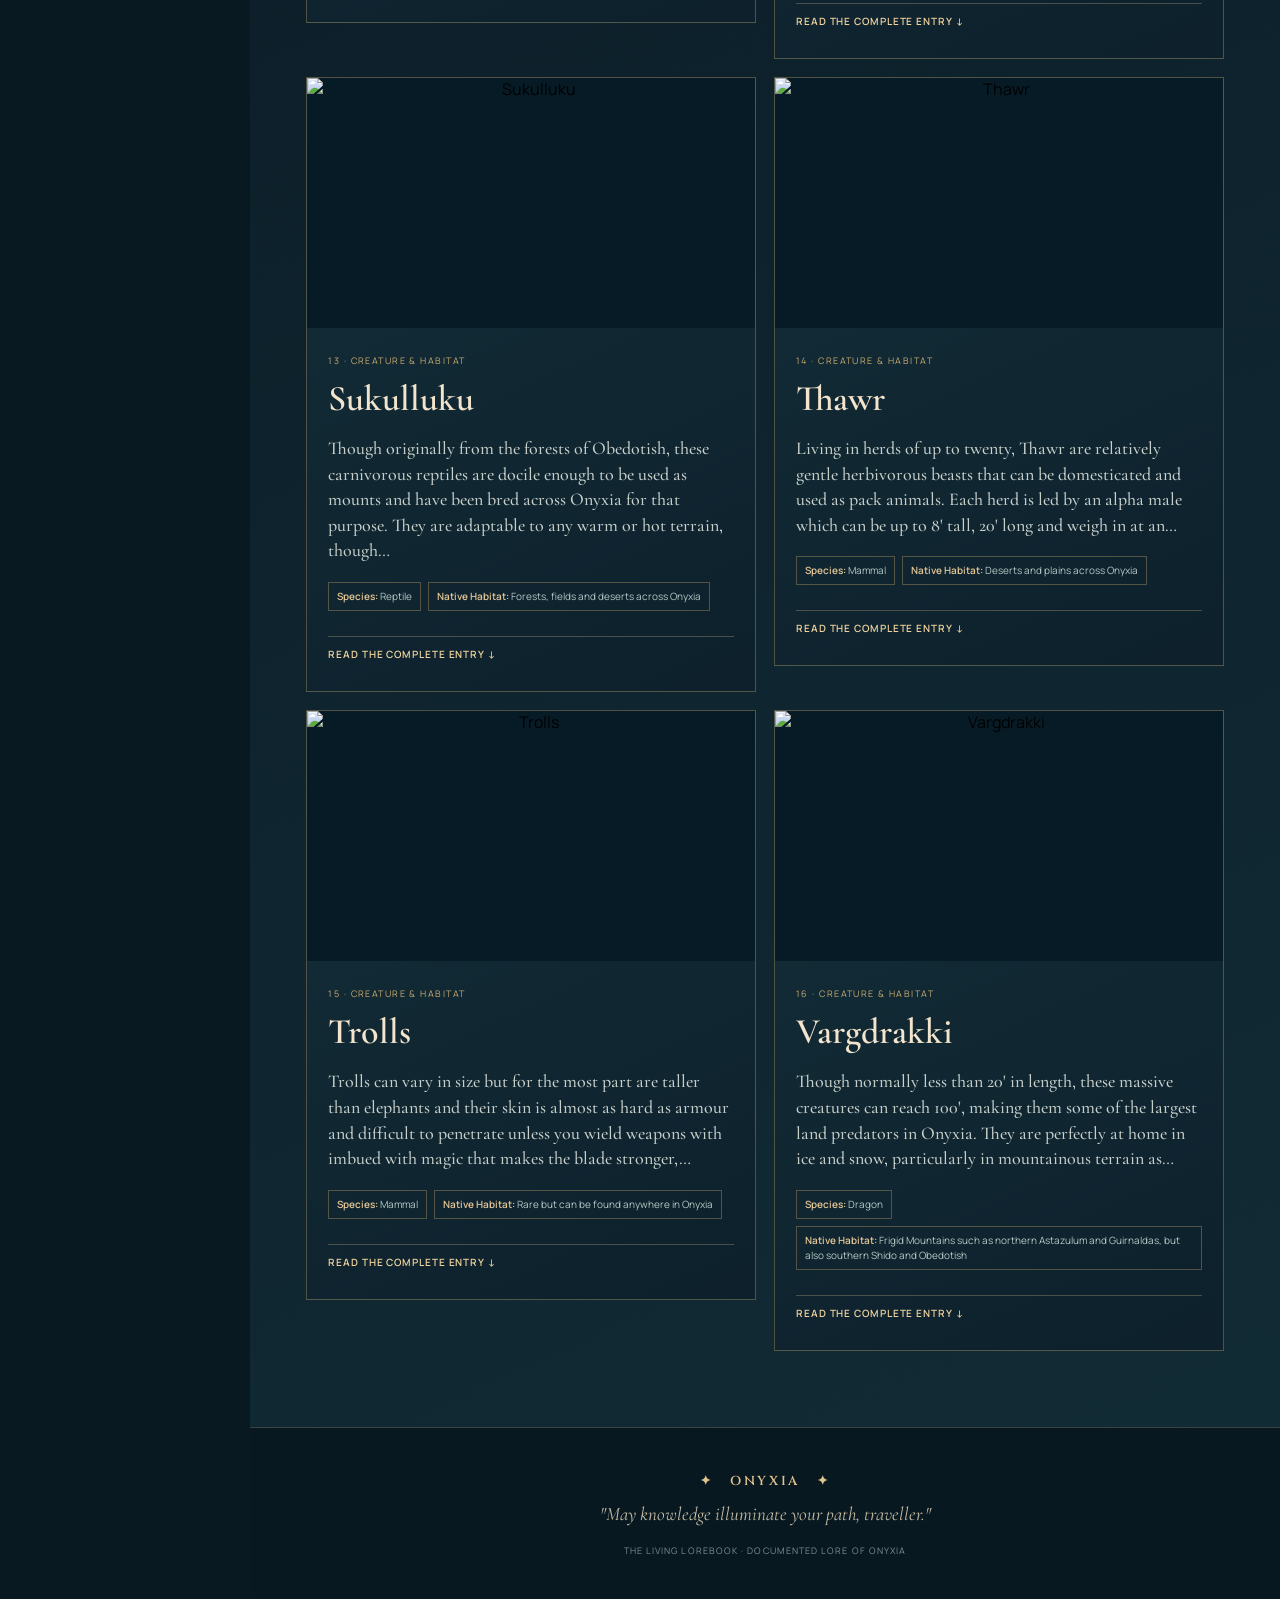
==== commit 1dacefdc: "Publish continuous Onyxia Treatises and cross-linked chapter navigation" ====
--- a/bestiary.html
+++ b/bestiary.html
@@ -15,7 +15,7 @@
 <a href="magic.html" class="nav-link " data-nav="magic"><span class="nav-icon">✧</span><span>Magic</span><span class="nav-index">08</span></a>
 <a href="religions.html" class="nav-link " data-nav="religions"><span class="nav-icon">✥</span><span>Religions</span><span class="nav-index">09</span></a>
 <a href="organisations.html" class="nav-link " data-nav="organisations"><span class="nav-icon">⚑</span><span>Organisations</span><span class="nav-index">10</span></a>
-<a href="economics.html" class="nav-link " data-nav="economics"><span class="nav-icon">◈</span><span>Economics</span><span class="nav-index">11</span></a></nav><div class="sidebar-bottom"><span class="orb" aria-hidden="true"></span><div>THE YEAR IS<br><strong>1400 OF THE SUN</strong></div></div></aside>
+<a href="treatises.html" class="nav-link " data-nav="economics"><span class="nav-icon">◈</span><span>Treatises</span><span class="nav-index">11</span></a></nav><div class="sidebar-bottom"><span class="orb" aria-hidden="true"></span><div>THE YEAR IS<br><strong>1400 OF THE SUN</strong></div></div></aside>
 <main class="main-content" id="top"><div class="topbar"><button id="mobileMenu" class="mobile-menu" aria-label="Toggle navigation" aria-expanded="false">☰</button><span>THE CHRONICLES OF ONYXIA</span><a href="index.html#atlas" class="github-link">← The Atlas</a></div>
 <header class="lore-hero"><img src="assets/lore/covers/bestiary.webp" alt="" class="lore-hero-image" loading="eager"><div class="lore-hero-shade"></div><div class="lore-hero-copy"><a class="lore-breadcrumb" href="index.html">ONYXIA / THE LIVING LOREBOOK</a><span class="section-kicker">CHAPTER VII · BEASTS AND LEGENDS</span><h1>Bestiary</h1><p>Strange creatures, familiar beasts and the wonders that roam the world.</p><span class="lore-hero-ornament">✧ · ✦ · ✧</span></div></header>
 <section class="content-section lore-page-content"><div class="lore-topline"><span id="loreCount">Consulting the archive…</span><div class="lore-actions"><a href="index.html#atlas">⌖ Atlas</a><a href="index.html#timeline">⌛ Timeline</a></div></div><div id="loreIntro" class="lore-intro"></div>
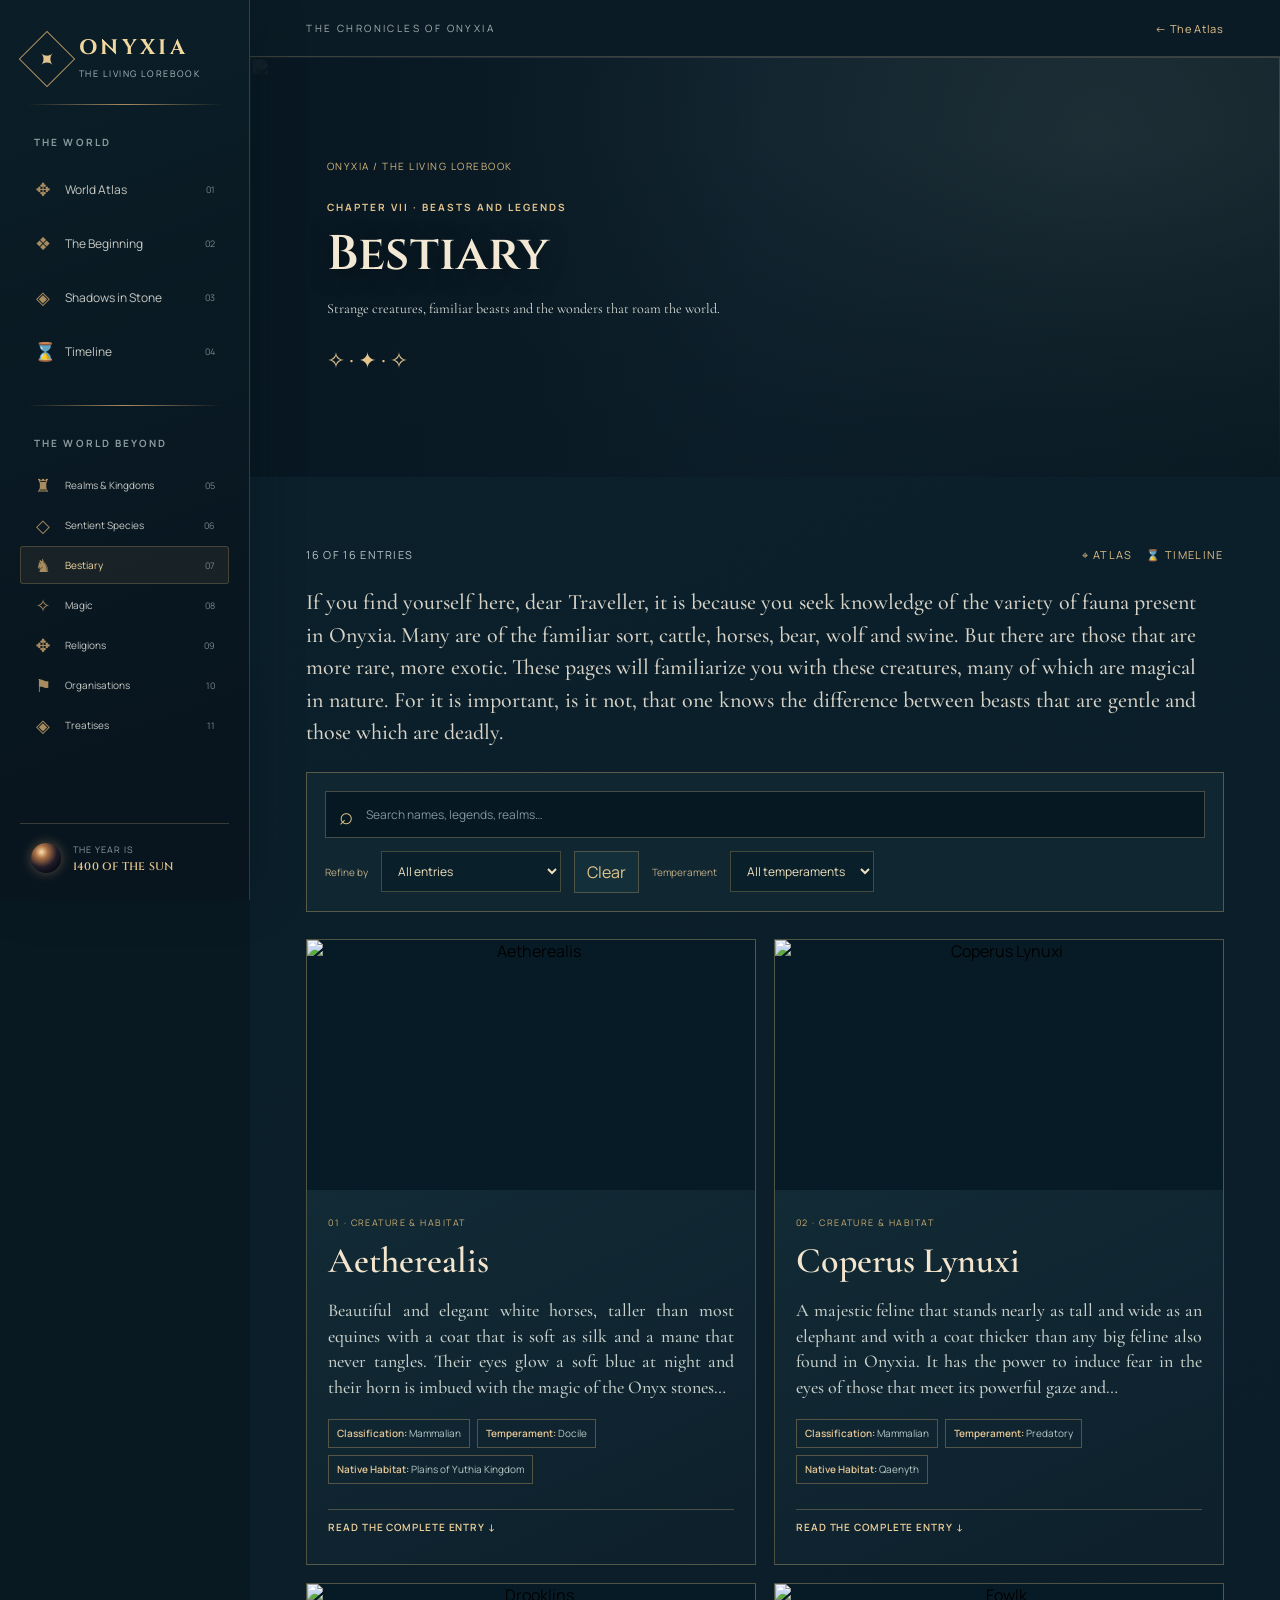
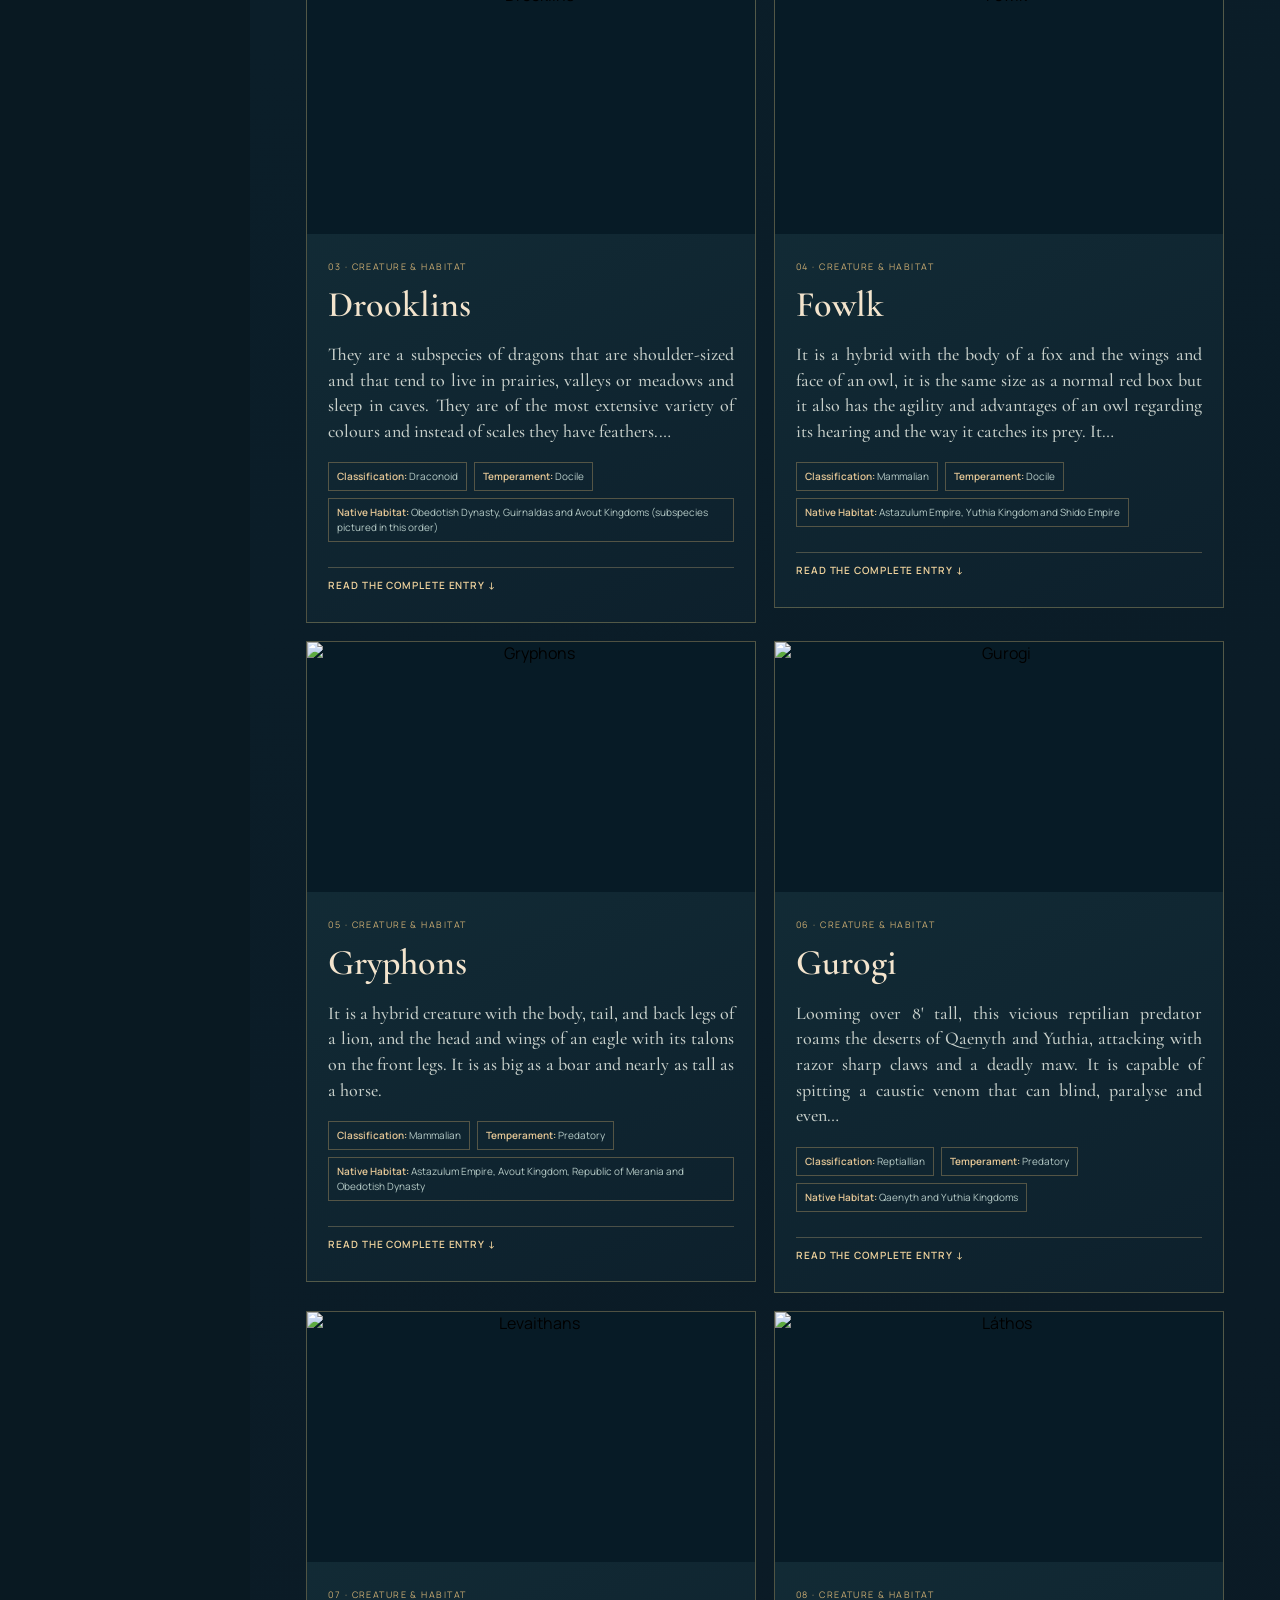
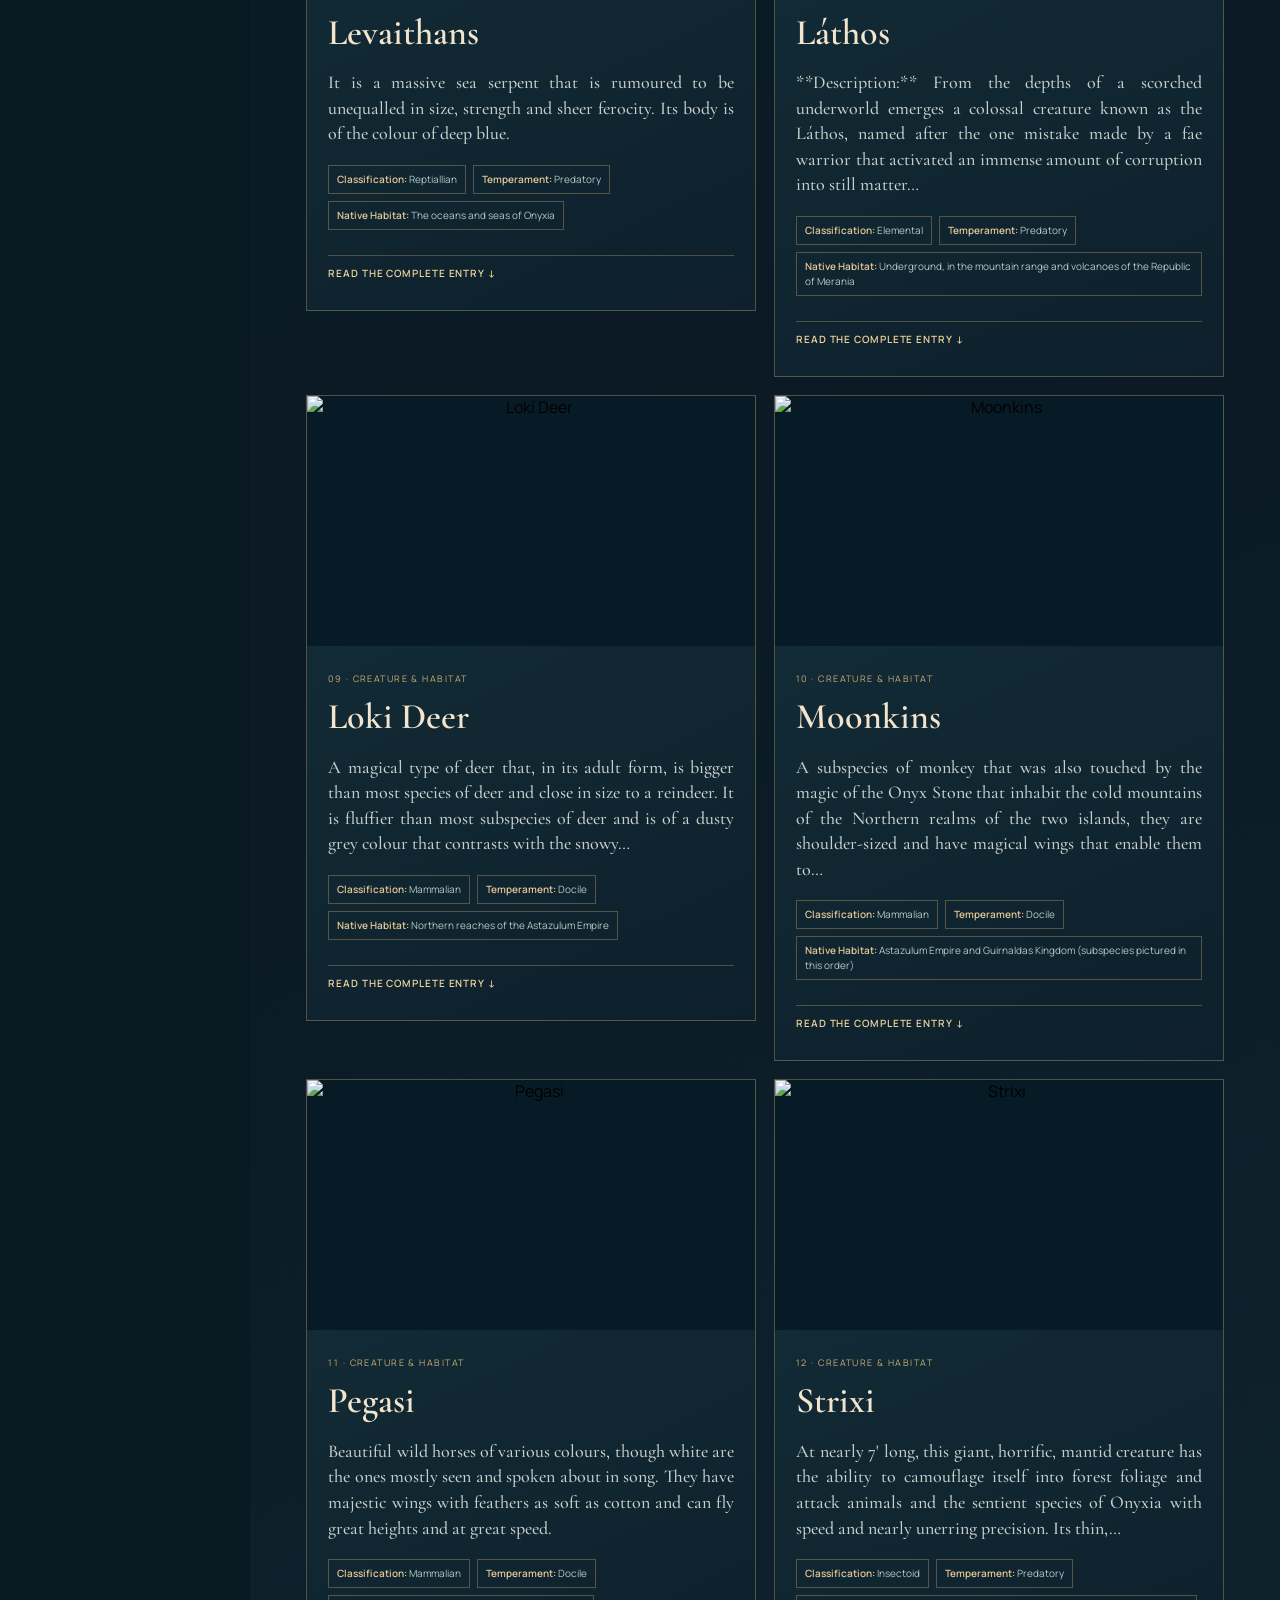
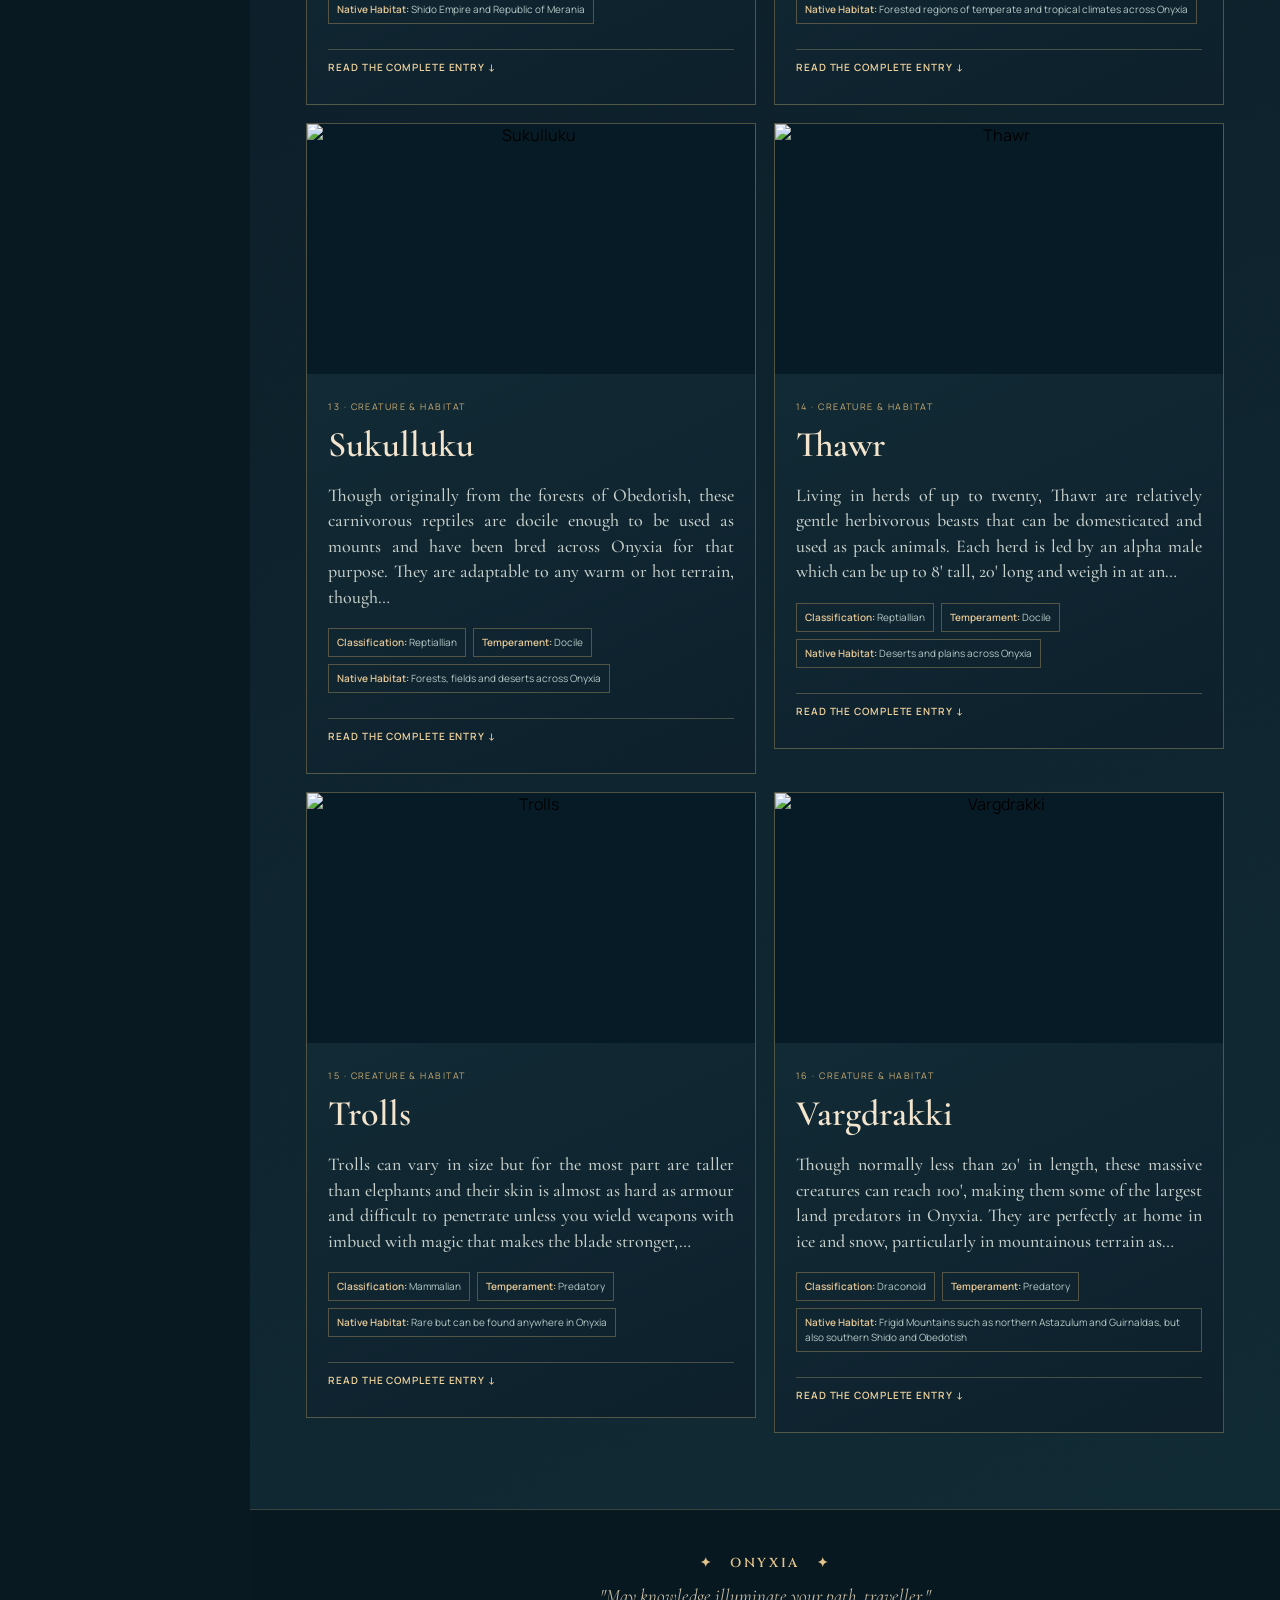
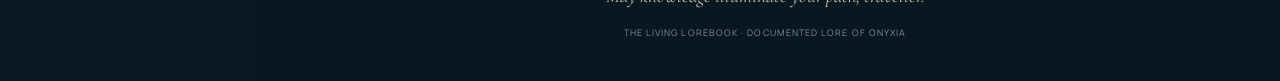
==== commit 63a12d69: "Use shared purple gem favicon throughout all Onyxia chapters" ====
--- a/bestiary.html
+++ b/bestiary.html
@@ -2,7 +2,8 @@
 <html lang="en-GB">
 <head><meta charset="UTF-8"><meta name="viewport" content="width=device-width,initial-scale=1"><meta name="theme-color" content="#0b1c25"><meta name="description" content="Explore Bestiary in the living lorebook of Onyxia."><title>Bestiary · Onyxia</title>
 <link rel="preconnect" href="https://fonts.googleapis.com"><link rel="preconnect" href="https://fonts.gstatic.com" crossorigin><link href="https://fonts.googleapis.com/css2?family=Cinzel:wght@400;500;600;700&family=Cormorant+Garamond:wght@400;500;600;700&family=Manrope:wght@400;500;600;700&display=swap" rel="stylesheet">
-<link rel="stylesheet" href="styles.css"><link rel="stylesheet" href="lorebook.css"></head>
+<link rel="stylesheet" href="styles.css"><link rel="stylesheet" href="lorebook.css">  <link rel="icon" type="image/svg+xml" href="favicon.svg" />
+</head>
 <body data-lore-section="bestiary">
 <div class="app-shell"><aside class="sidebar" id="sidebar" aria-label="Lorebook navigation"><a href="index.html#top" class="brand" aria-label="Onyxia home"><span class="brand-sigil" aria-hidden="true">✦</span><span class="brand-name">ONYXIA<small>THE LIVING LOREBOOK</small></span></a><div class="sidebar-rule"></div><div class="nav-title">The world</div><nav class="chapter-nav" aria-label="The founding chapters">
         <a href="index.html#atlas" class="nav-link " data-nav="atlas"><span class="nav-icon">✥</span><span>World Atlas</span><span class="nav-index">01</span></a>
--- a/styles.css
+++ b/styles.css
@@ -10,3 +10,9 @@
 @media(max-width:530px){.hero{min-height:330px}.hero h1{font-size:62px}.hero-tagline br{display:none}.hero-tagline{font-size:20px}.content-section{padding:46px 17px 55px}.section-heading{align-items:flex-start}.section-seal{display:none}.atlas-topline{padding:10px 12px}.atlas-hint{display:none}.atlas-viewport{height:350px}.atlas-bottombar{padding:10px 12px;gap:5px}.atlas-status{font-size:10px}.toggle-markers{font-size:10px}.story-paper{padding:36px 24px}.story-prose p{font-size:20px}.plot-copy p{font-size:20px}.plot-feature{padding:18px;gap:13px}.plot-feature p{font-size:22px}.chronicle-controls{padding:13px}.regional-row{flex-wrap:wrap}.regional-row select{max-width:75%;min-width:130px}.regional-row #eventCount{width:100%;text-align:right}.year-scrubber{padding:16px}.scrubber-labels{font-size:8px}.scrubber-labels span:nth-child(2),.scrubber-labels span:nth-child(3){display:none}.timeline-container{padding-left:35px}.timeline-container:before{left:13px}.timeline-item:before{left:-33px;width:22px;height:22px}.entry-toggle{padding:16px 14px}.entry-details{padding:0 14px 17px}.entry-details p{font-size:19px}.footer small{font-size:8px}}
 @media(prefers-reduced-motion:reduce){html{scroll-behavior:auto}*,*::before,*::after{transition-duration:.01ms!important;animation-duration:.01ms!important}}
 .realm-pin{transform:translate(-50%,-50%) scale(var(--pin-scale,1));}
+
+/* Shared illuminated chapter presentation */
+.plot-story-paper{margin:0 auto;}
+.plot-story-paper .story-prose p:last-child{color:#725136;font-style:italic;font-weight:600;}
+.story-prose p,.plot-copy p,.timeline-entry-body p,.entry-detail p{ text-align:justify; text-justify:inter-word; hyphens:auto; overflow-wrap:break-word; }
+@media (max-width:540px){.plot-story-paper .story-heading{letter-spacing:.12em;font-size:11px}}
--- a/lorebook.css
+++ b/lorebook.css
@@ -10,3 +10,16 @@
 .realm-article-link:hover,.lore-map-link:hover{background:#3b4b4b;border-color:#e1c087;color:#fff0cf}
 .realm-article-link:focus-visible,.lore-map-link:focus-visible{outline:2px solid #efd295;outline-offset:3px}
 .lore-map-link{margin:2px 0 15px;align-self:start}
+
+/* Full justification for encyclopedia paragraphs */
+.lore-intro p,.lore-entry-summary,.lore-entry-text p,.lore-prose-block p,.lore-paragraph{ text-align:justify; text-justify:inter-word; hyphens:auto; overflow-wrap:break-word; }
+
+/* Wide mastheads keep their heading and description on one line outside mobile. */
+@media (min-width:801px){.lore-hero-copy{width:100%;max-width:none}.lore-hero h1{font-size:clamp(30px,3.8vw,65px);white-space:nowrap;letter-spacing:.005em}.lore-hero-copy>p{width:100%;max-width:none;white-space:nowrap;font-size:clamp(13px,1.1vw,19px)}}
+@media (max-width:800px){.lore-hero h1,.lore-hero-copy>p{white-space:normal}}
+/* Province rulers, resources and people retain distinct manuscript hierarchy. */
+.lore-realm-ruler{font:500 16px/1.5 var(--font-literary)!important;color:#b9c5c5!important;margin:2px 0 12px 25px!important}
+.lore-realm-list-item{font:500 19px/1.5 var(--font-literary)!important;color:#d7d5c9!important;margin:3px 0 5px 8px!important}
+.lore-military-heading{display:flex;align-items:baseline;gap:12px;flex-wrap:wrap}
+.lore-military-heading .lore-military-value{font:500 19px/1.5 var(--font-literary);color:#d7d5c9}
+.lore-filter-row select#temperamentFilter{min-width:130px;max-width:190px}
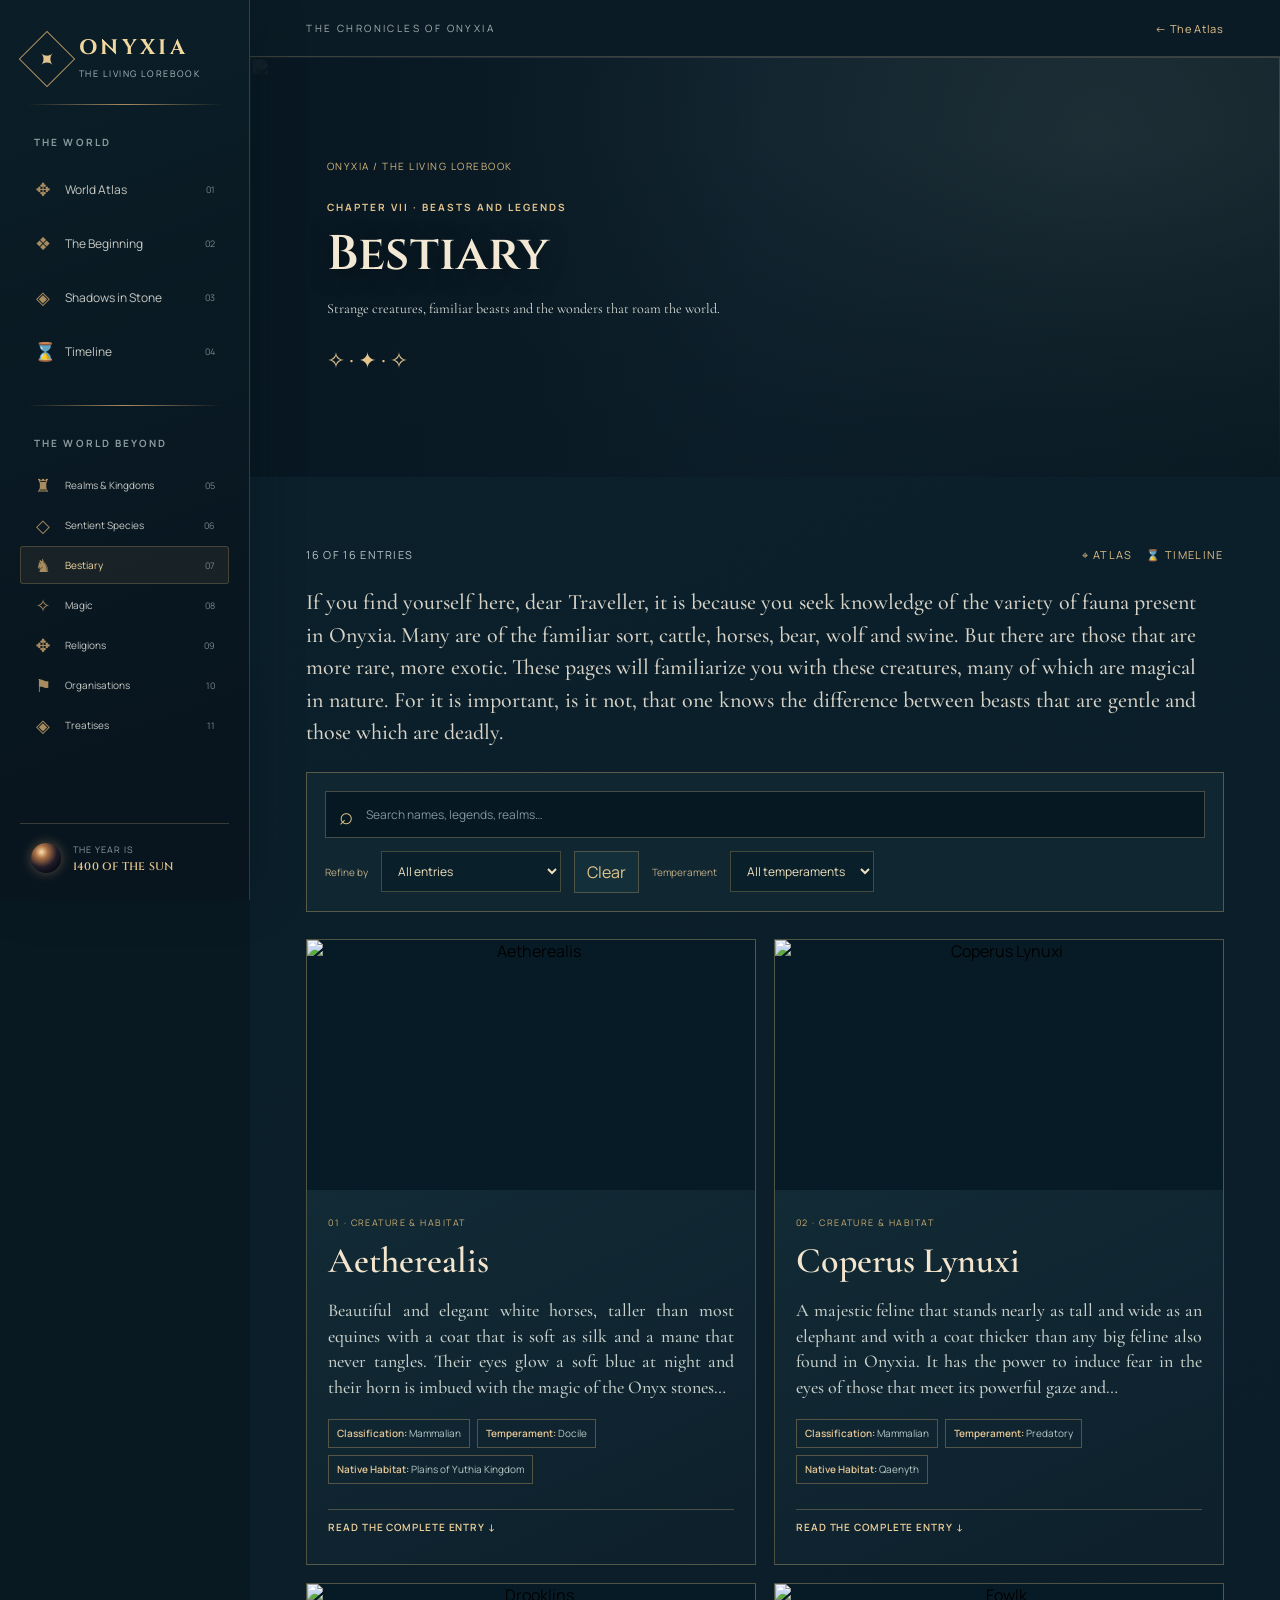
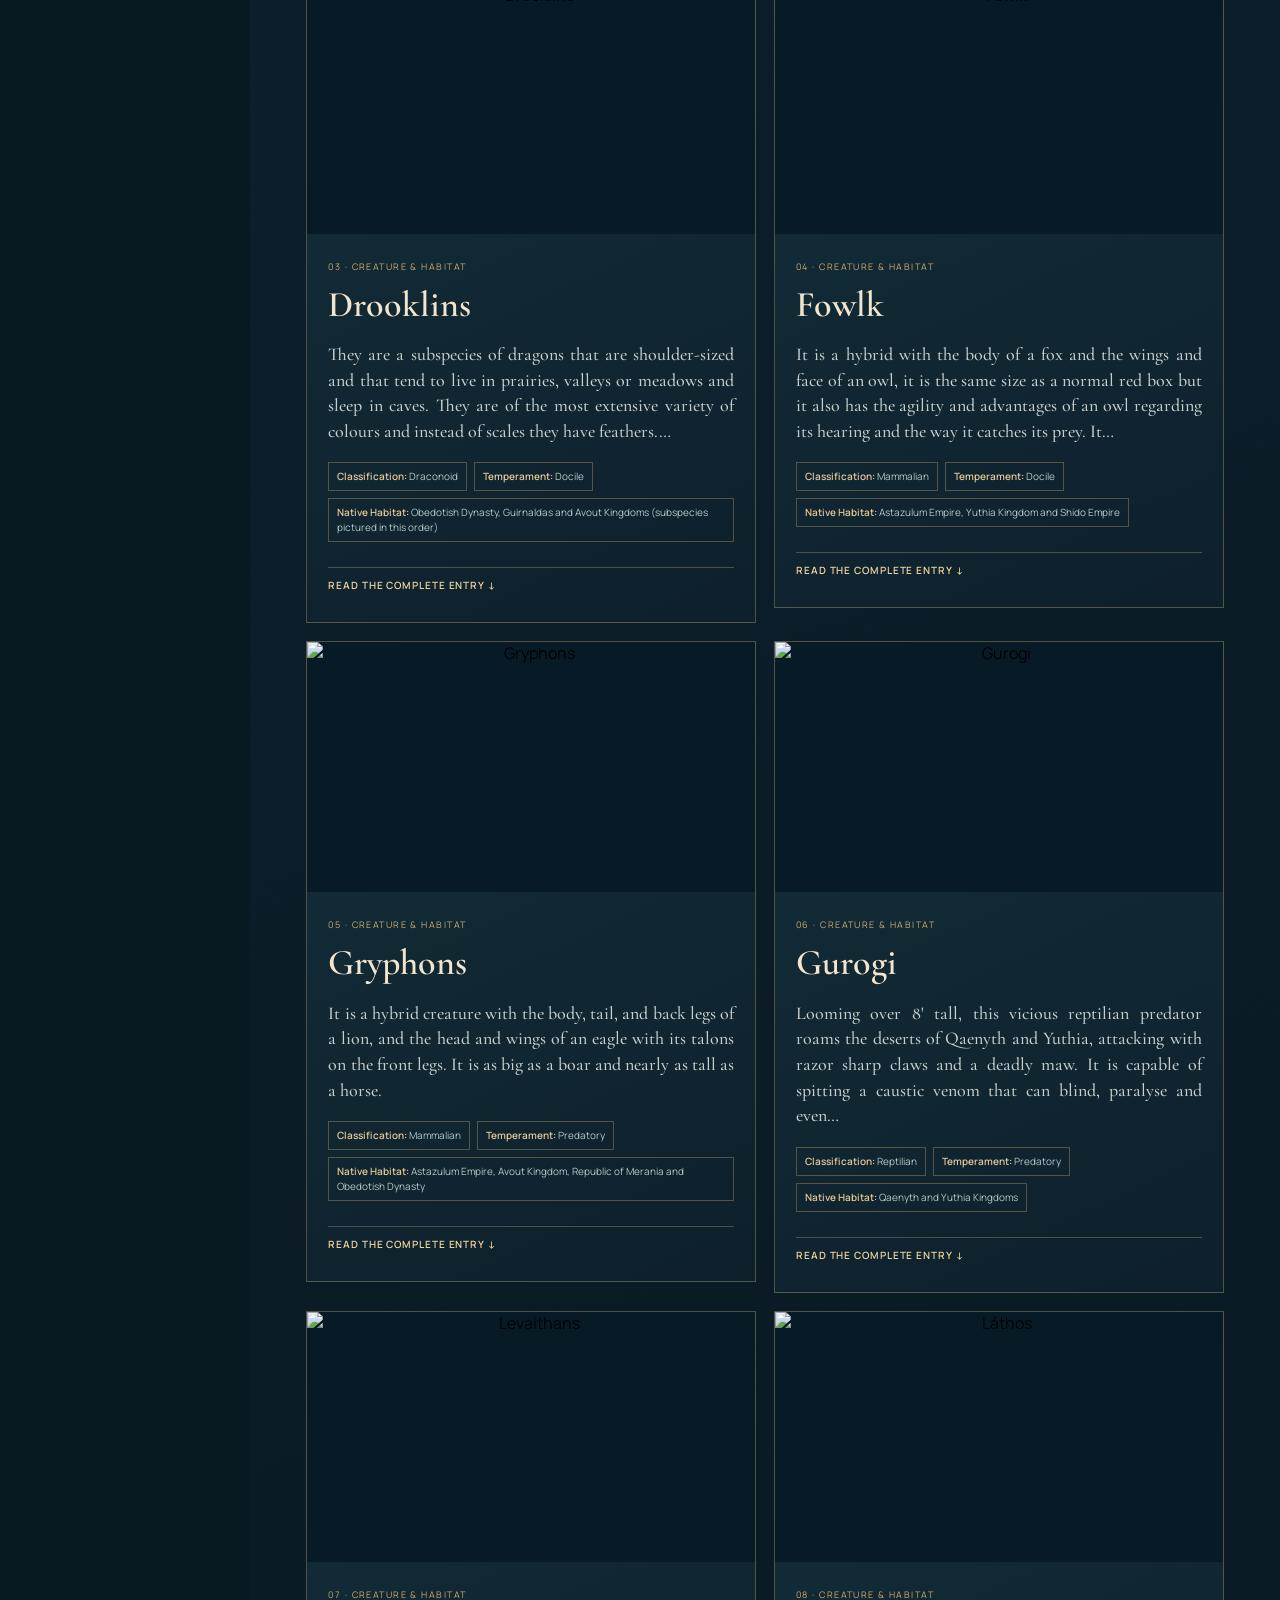
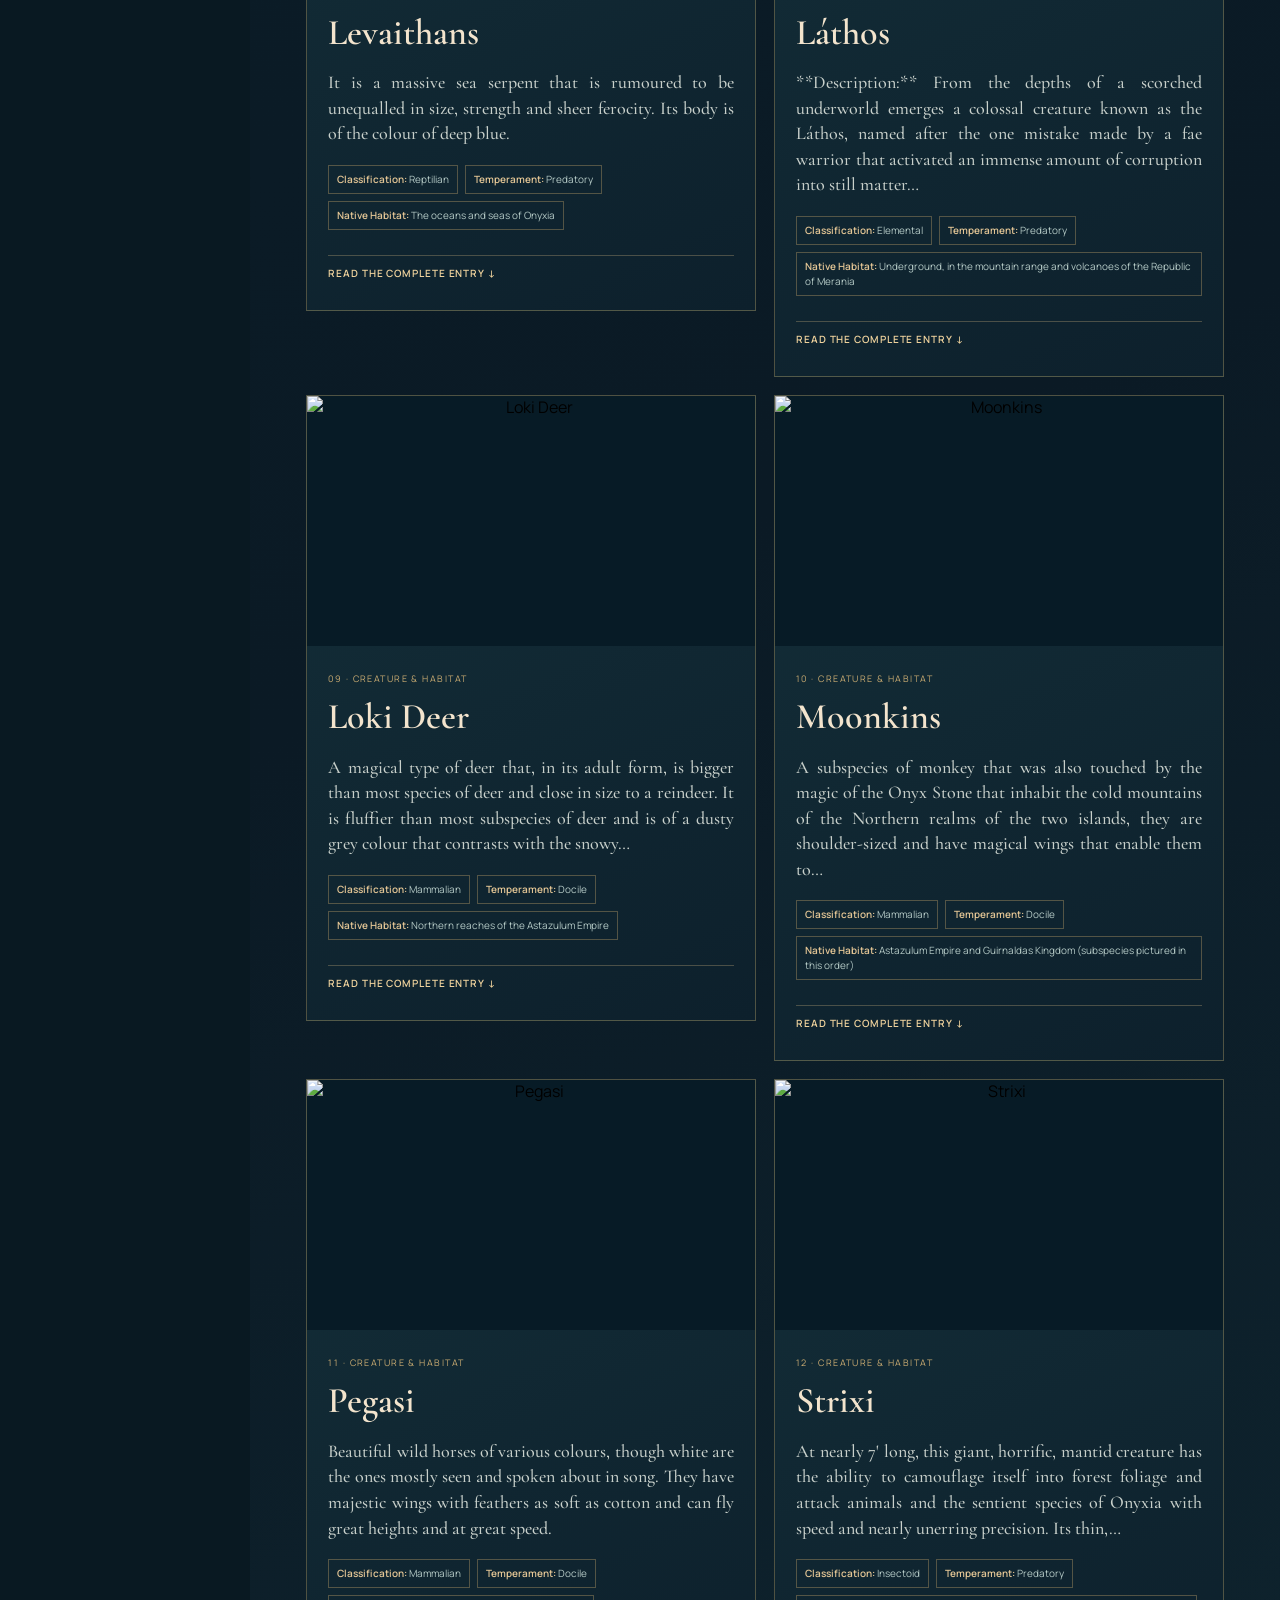
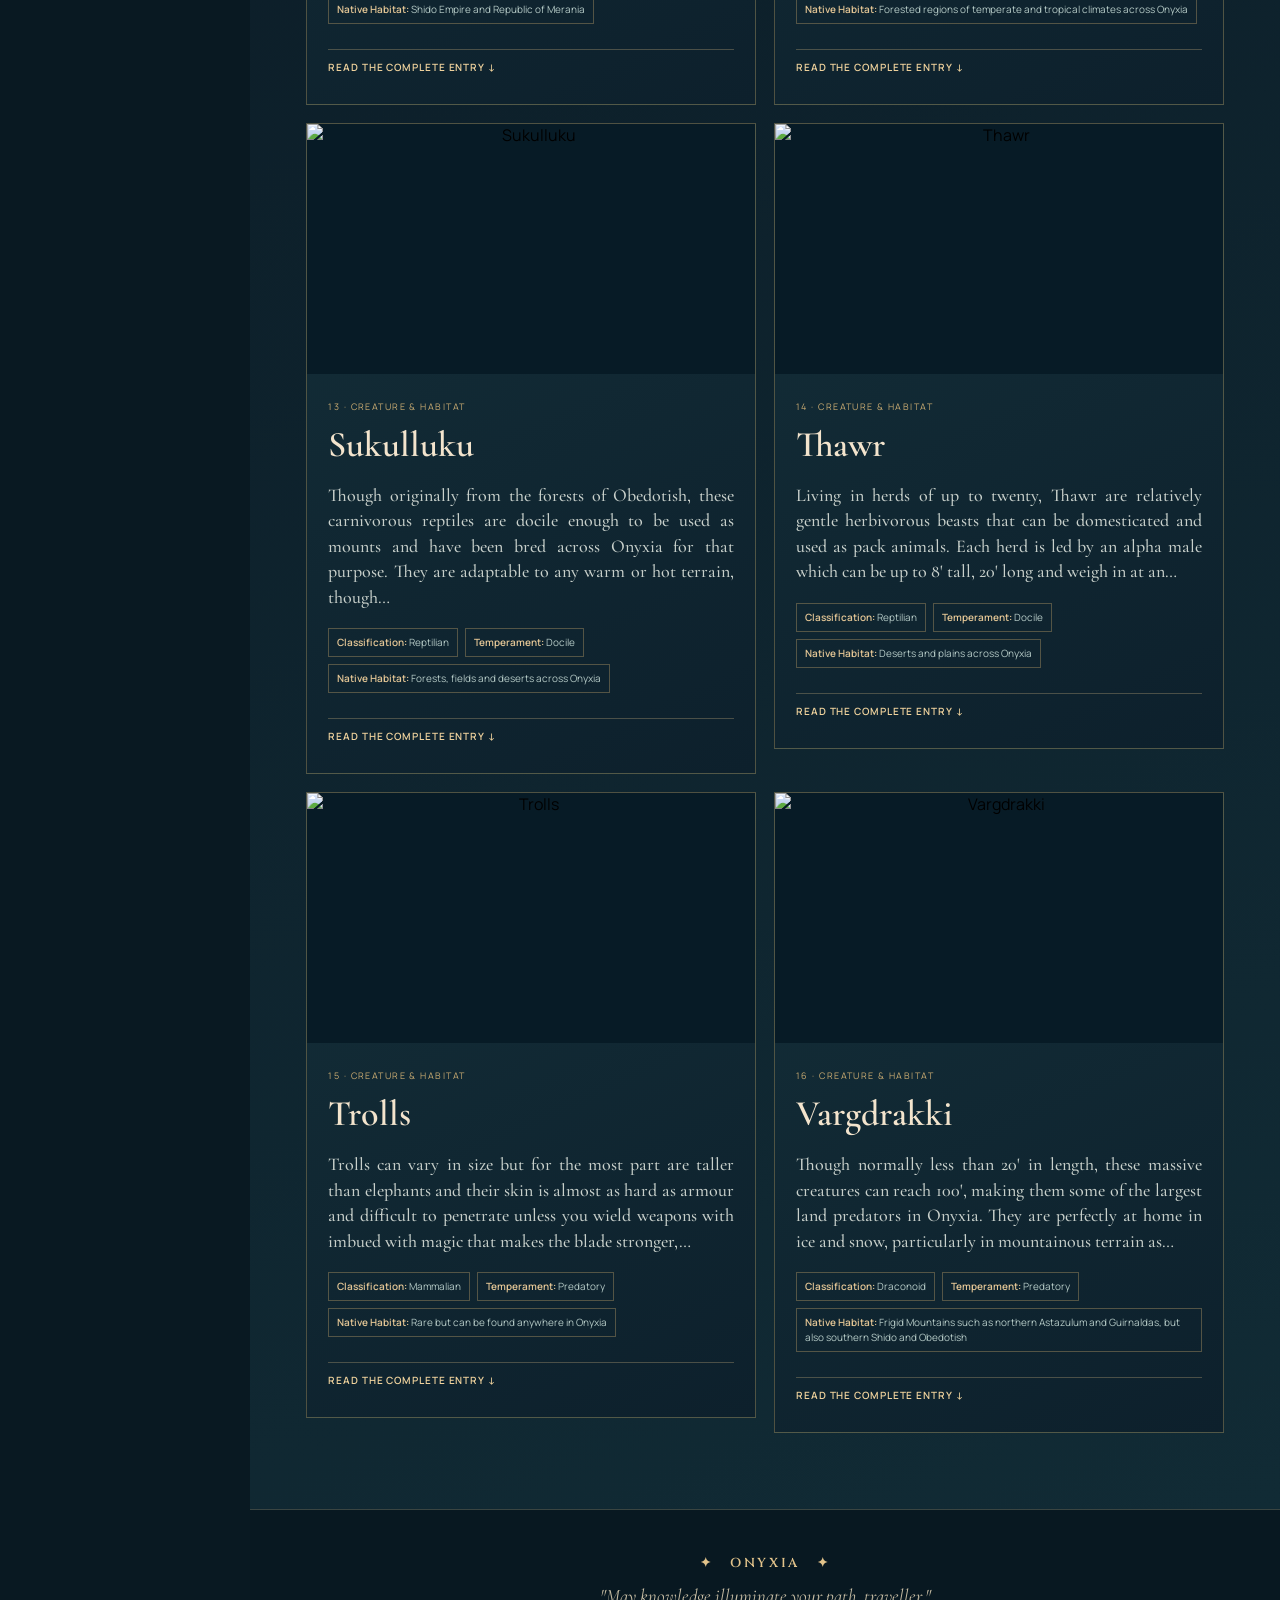
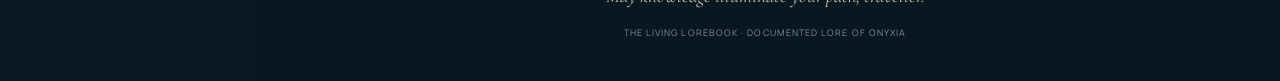
==== commit fbd23ec0: "Force-refresh favicon links on the main atlas and first chapters" ====
--- a/bestiary.html
+++ b/bestiary.html
@@ -2,7 +2,9 @@
 <html lang="en-GB">
 <head><meta charset="UTF-8"><meta name="viewport" content="width=device-width,initial-scale=1"><meta name="theme-color" content="#0b1c25"><meta name="description" content="Explore Bestiary in the living lorebook of Onyxia."><title>Bestiary · Onyxia</title>
 <link rel="preconnect" href="https://fonts.googleapis.com"><link rel="preconnect" href="https://fonts.gstatic.com" crossorigin><link href="https://fonts.googleapis.com/css2?family=Cinzel:wght@400;500;600;700&family=Cormorant+Garamond:wght@400;500;600;700&family=Manrope:wght@400;500;600;700&display=swap" rel="stylesheet">
-<link rel="stylesheet" href="styles.css"><link rel="stylesheet" href="lorebook.css">  <link rel="icon" type="image/svg+xml" href="favicon.svg" />
+<link rel="stylesheet" href="styles.css"><link rel="stylesheet" href="lorebook.css">  <link rel="icon" type="image/svg+xml" href="favicon.svg?v=20261031" />
+<link rel="alternate icon" type="image/x-icon" href="favicon.ico?v=20261031" />
+<link rel="apple-touch-icon" sizes="180x180" href="favicon.png?v=20261031" />
 </head>
 <body data-lore-section="bestiary">
 <div class="app-shell"><aside class="sidebar" id="sidebar" aria-label="Lorebook navigation"><a href="index.html#top" class="brand" aria-label="Onyxia home"><span class="brand-sigil" aria-hidden="true">✦</span><span class="brand-name">ONYXIA<small>THE LIVING LOREBOOK</small></span></a><div class="sidebar-rule"></div><div class="nav-title">The world</div><nav class="chapter-nav" aria-label="The founding chapters">
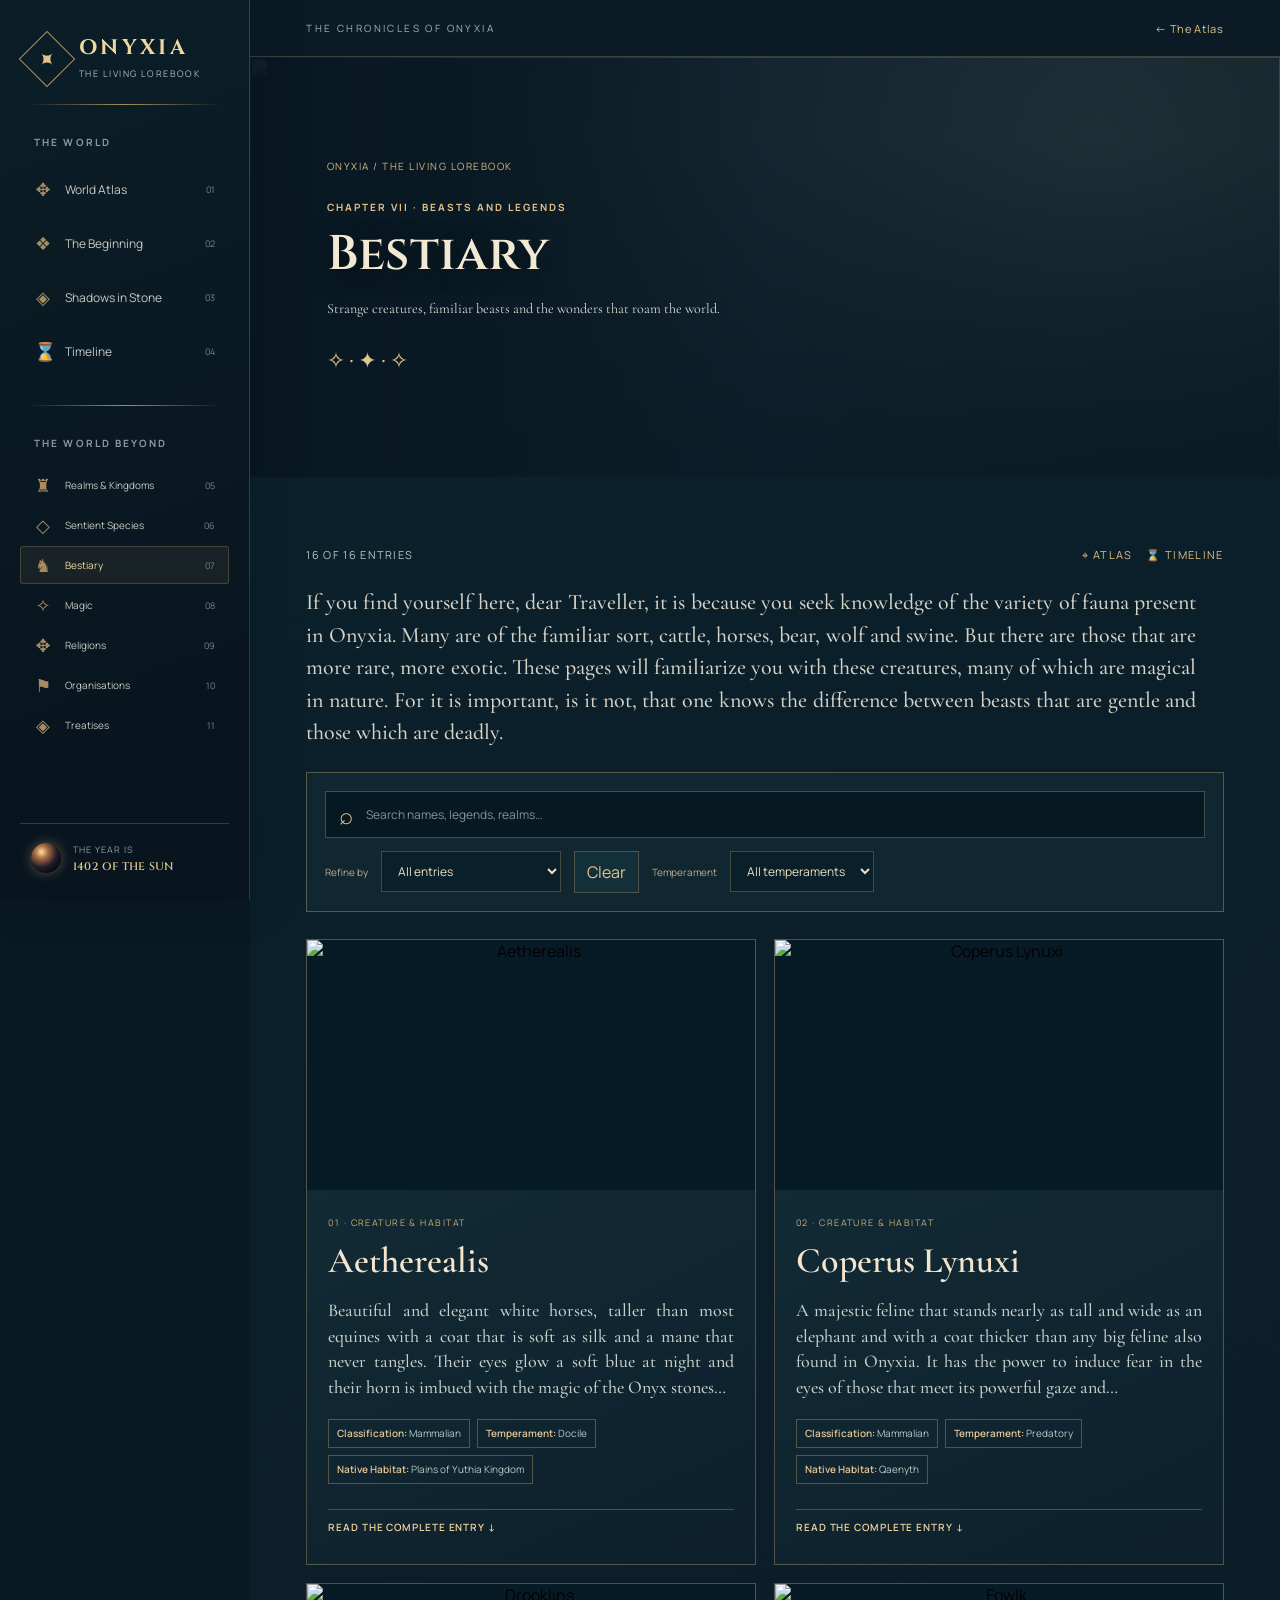
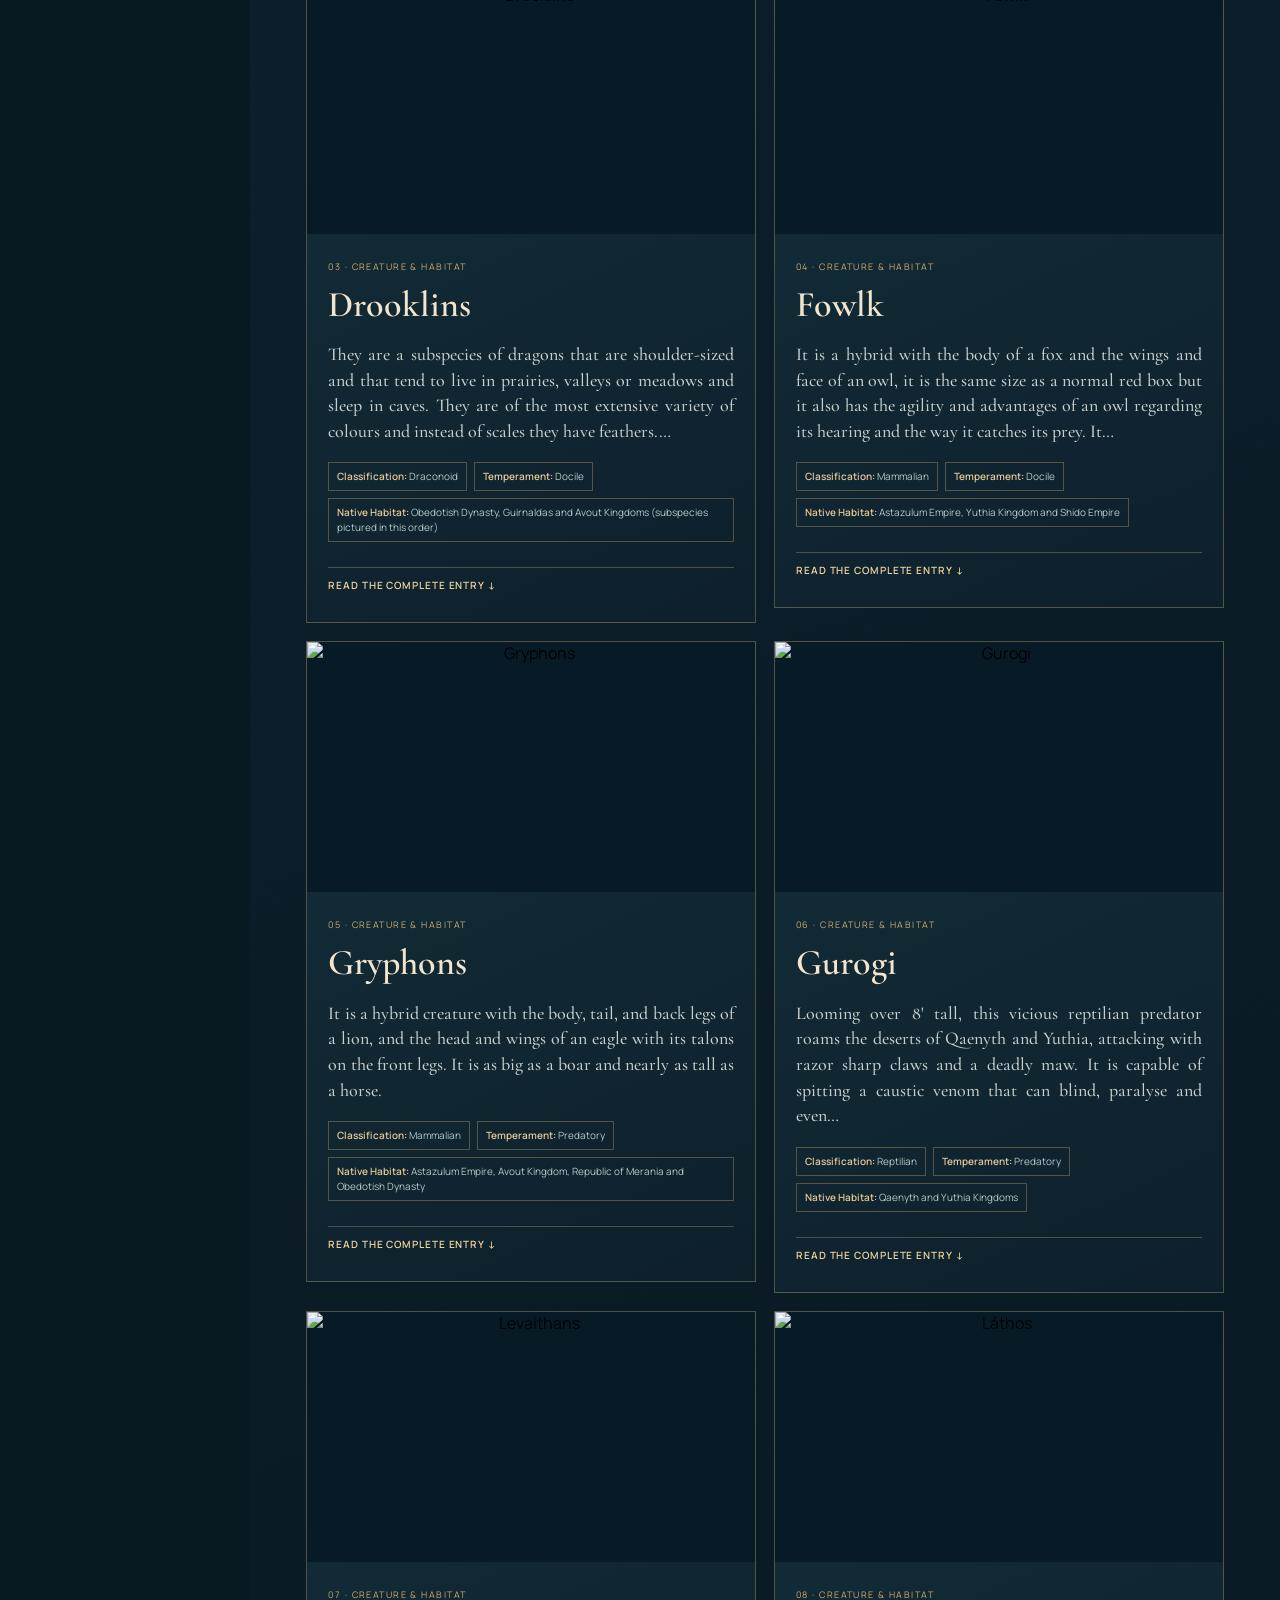
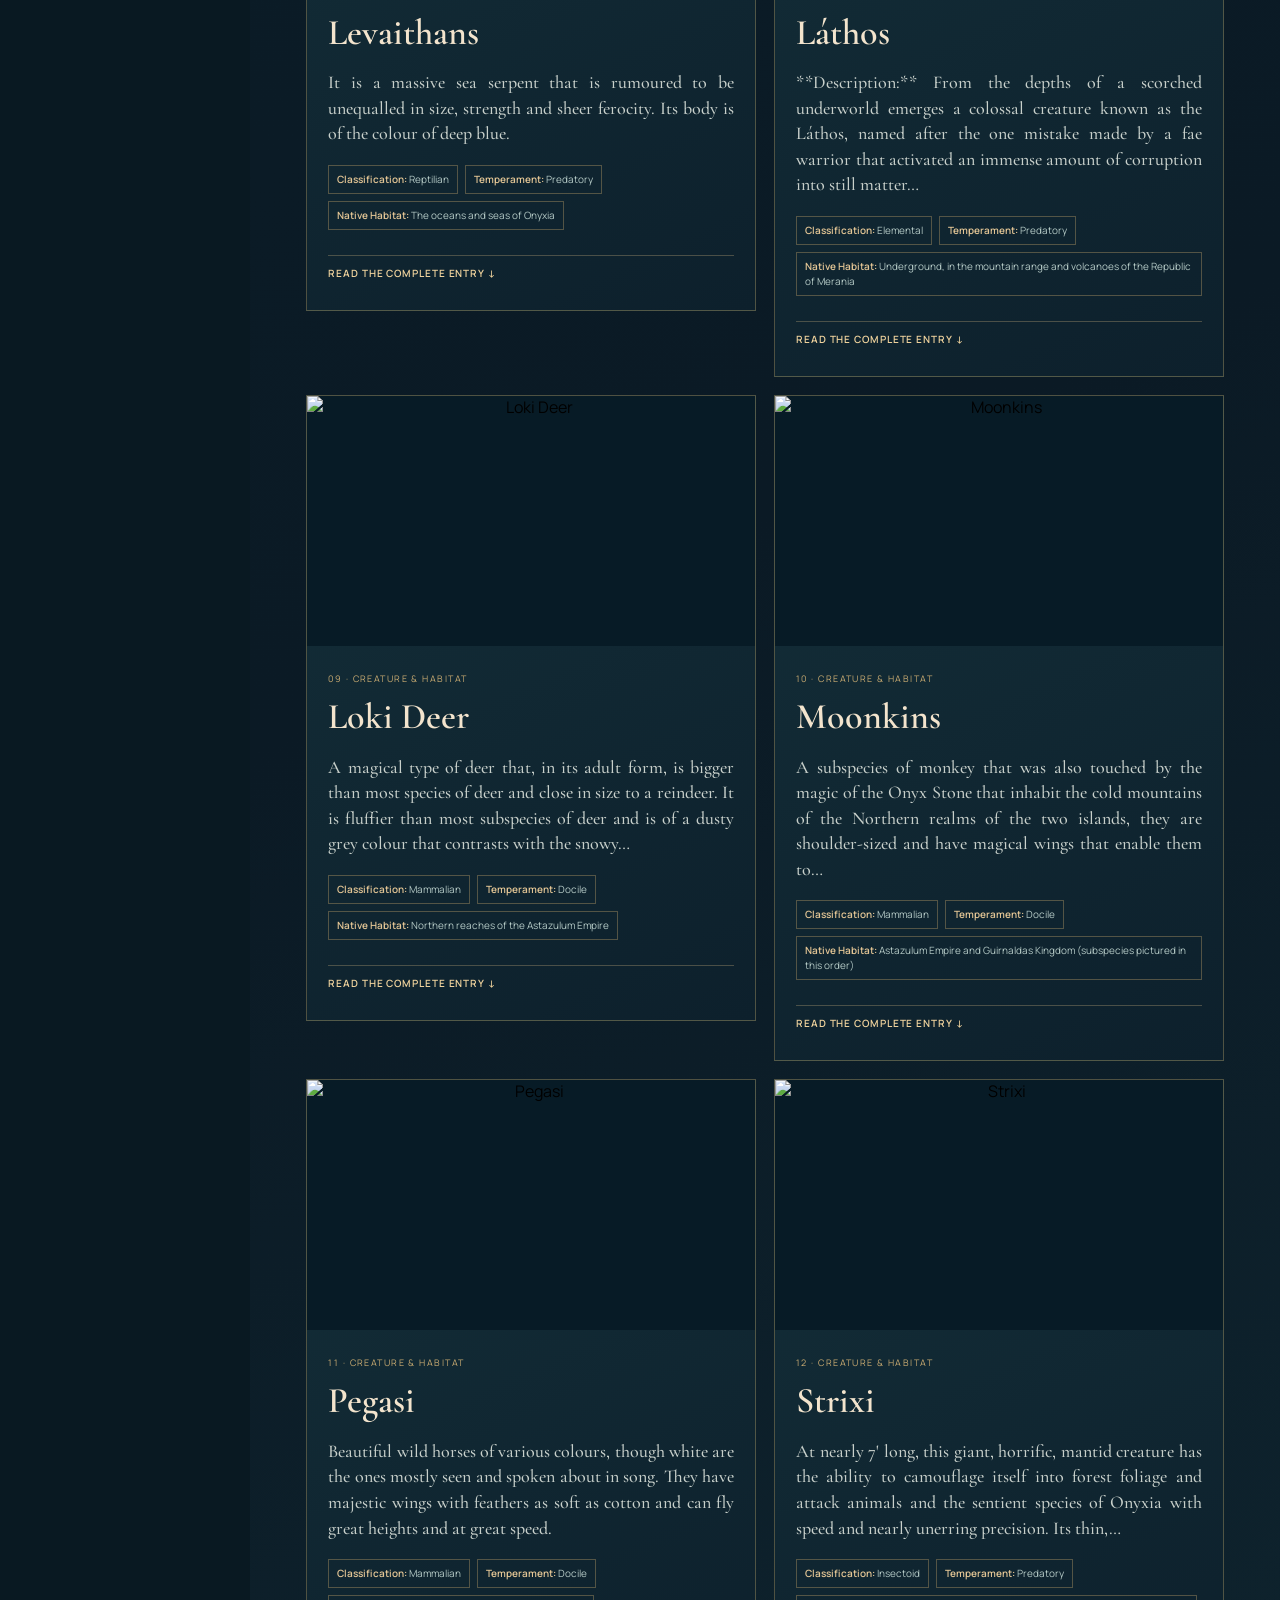
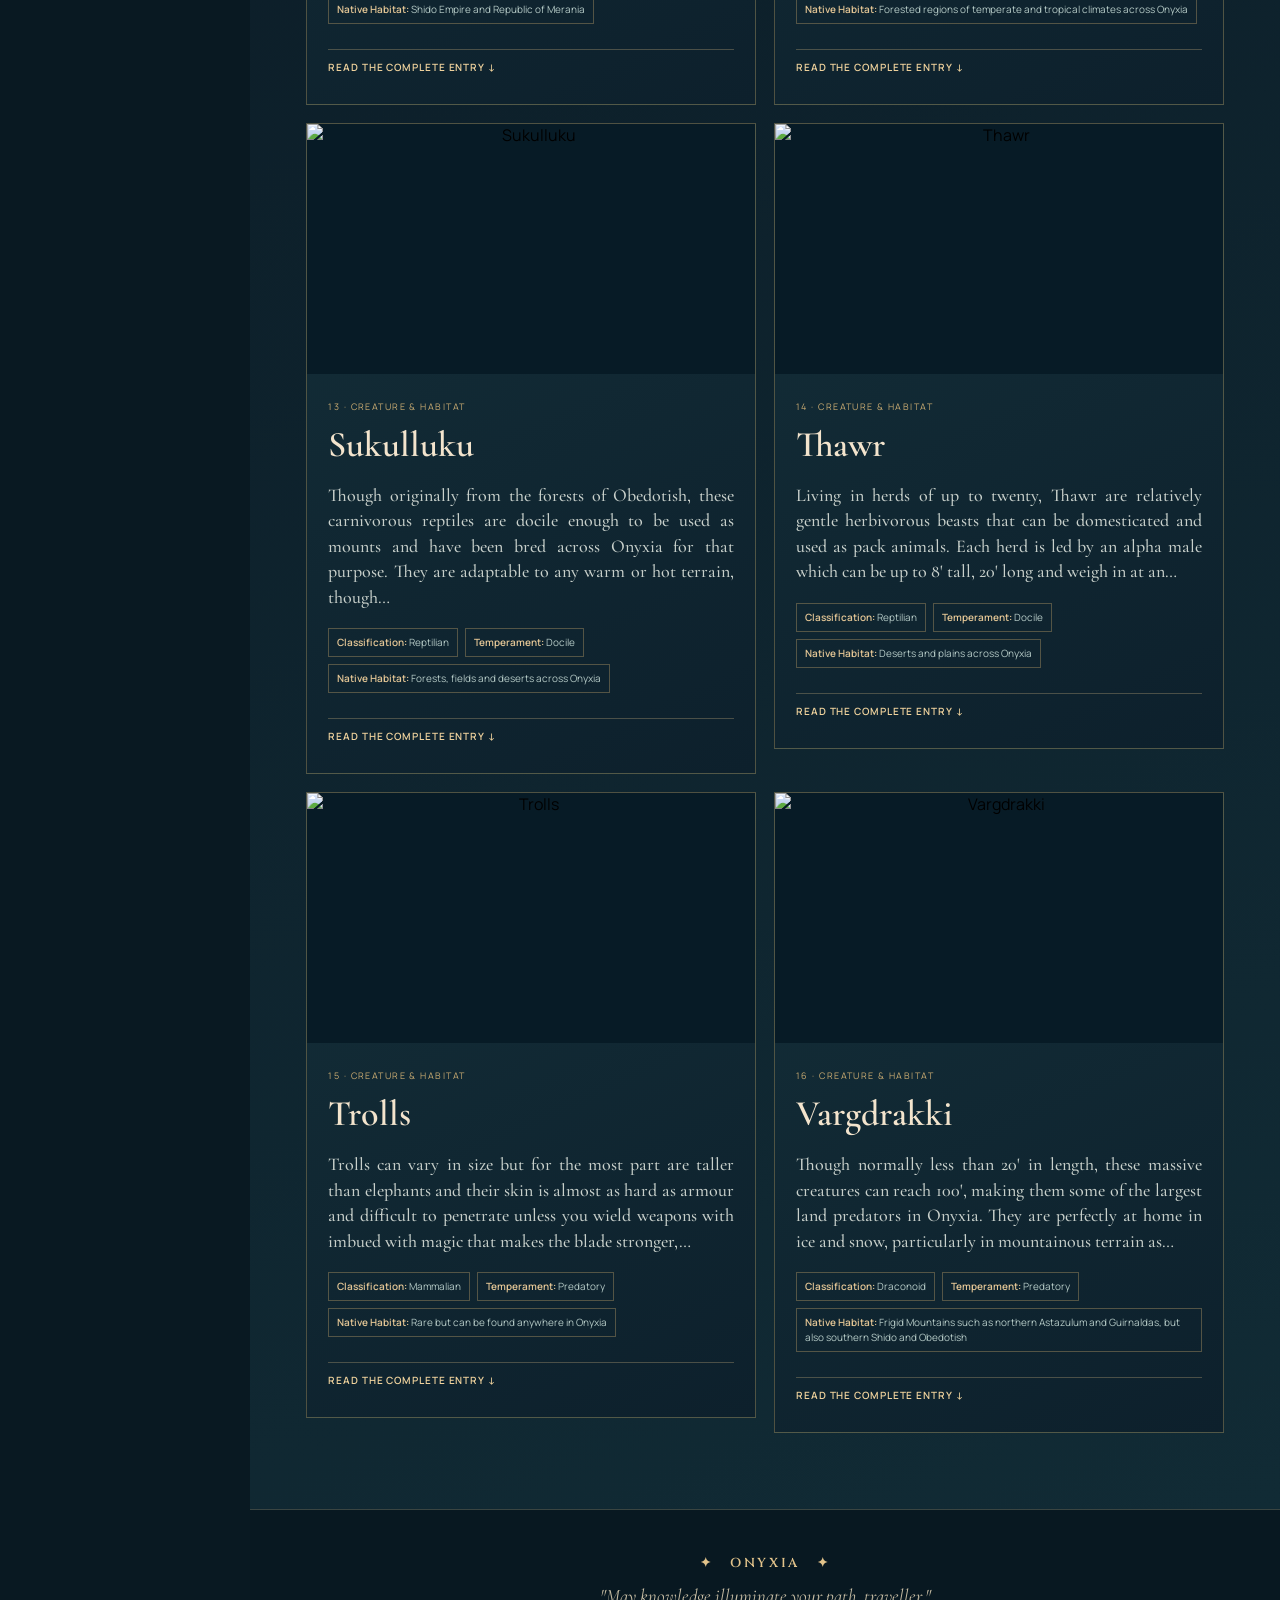
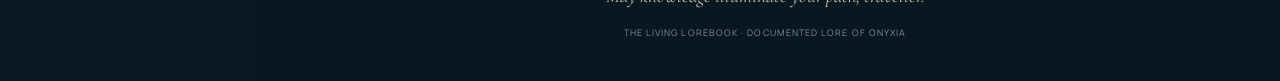
==== commit 3c547520: "Update every lore chapter and treatise sidebar to Year 1402" ====
--- a/bestiary.html
+++ b/bestiary.html
@@ -2,7 +2,7 @@
 <html lang="en-GB">
 <head><meta charset="UTF-8"><meta name="viewport" content="width=device-width,initial-scale=1"><meta name="theme-color" content="#0b1c25"><meta name="description" content="Explore Bestiary in the living lorebook of Onyxia."><title>Bestiary · Onyxia</title>
 <link rel="preconnect" href="https://fonts.googleapis.com"><link rel="preconnect" href="https://fonts.gstatic.com" crossorigin><link href="https://fonts.googleapis.com/css2?family=Cinzel:wght@400;500;600;700&family=Cormorant+Garamond:wght@400;500;600;700&family=Manrope:wght@400;500;600;700&display=swap" rel="stylesheet">
-<link rel="stylesheet" href="styles.css"><link rel="stylesheet" href="lorebook.css">  <link rel="icon" type="image/svg+xml" href="favicon.svg?v=20261031" />
+<link rel="stylesheet" href="styles.css"><link rel="stylesheet" href="lorebook.css?v=20261031-cover-framing-v2">  <link rel="icon" type="image/svg+xml" href="favicon.svg?v=20261031" />
 <link rel="alternate icon" type="image/x-icon" href="favicon.ico?v=20261031" />
 <link rel="apple-touch-icon" sizes="180x180" href="favicon.png?v=20261031" />
 </head>
@@ -18,9 +18,9 @@
 <a href="magic.html" class="nav-link " data-nav="magic"><span class="nav-icon">✧</span><span>Magic</span><span class="nav-index">08</span></a>
 <a href="religions.html" class="nav-link " data-nav="religions"><span class="nav-icon">✥</span><span>Religions</span><span class="nav-index">09</span></a>
 <a href="organisations.html" class="nav-link " data-nav="organisations"><span class="nav-icon">⚑</span><span>Organisations</span><span class="nav-index">10</span></a>
-<a href="treatises.html" class="nav-link " data-nav="economics"><span class="nav-icon">◈</span><span>Treatises</span><span class="nav-index">11</span></a></nav><div class="sidebar-bottom"><span class="orb" aria-hidden="true"></span><div>THE YEAR IS<br><strong>1400 OF THE SUN</strong></div></div></aside>
+<a href="treatises.html" class="nav-link " data-nav="economics"><span class="nav-icon">◈</span><span>Treatises</span><span class="nav-index">11</span></a></nav><div class="sidebar-bottom"><span class="orb" aria-hidden="true"></span><div>THE YEAR IS<br><strong>1402 OF THE SUN</strong></div></div></aside>
 <main class="main-content" id="top"><div class="topbar"><button id="mobileMenu" class="mobile-menu" aria-label="Toggle navigation" aria-expanded="false">☰</button><span>THE CHRONICLES OF ONYXIA</span><a href="index.html#atlas" class="github-link">← The Atlas</a></div>
-<header class="lore-hero"><img src="assets/lore/covers/bestiary.webp" alt="" class="lore-hero-image" loading="eager"><div class="lore-hero-shade"></div><div class="lore-hero-copy"><a class="lore-breadcrumb" href="index.html">ONYXIA / THE LIVING LOREBOOK</a><span class="section-kicker">CHAPTER VII · BEASTS AND LEGENDS</span><h1>Bestiary</h1><p>Strange creatures, familiar beasts and the wonders that roam the world.</p><span class="lore-hero-ornament">✧ · ✦ · ✧</span></div></header>
+<header class="lore-hero lore-hero--shift-200"><img src="assets/lore/covers/bestiary.webp" alt="" class="lore-hero-image" loading="eager"><div class="lore-hero-shade"></div><div class="lore-hero-copy"><a class="lore-breadcrumb" href="index.html">ONYXIA / THE LIVING LOREBOOK</a><span class="section-kicker">CHAPTER VII · BEASTS AND LEGENDS</span><h1>Bestiary</h1><p>Strange creatures, familiar beasts and the wonders that roam the world.</p><span class="lore-hero-ornament">✧ · ✦ · ✧</span></div></header>
 <section class="content-section lore-page-content"><div class="lore-topline"><span id="loreCount">Consulting the archive…</span><div class="lore-actions"><a href="index.html#atlas">⌖ Atlas</a><a href="index.html#timeline">⌛ Timeline</a></div></div><div id="loreIntro" class="lore-intro"></div>
 <div class="lore-controls"><div class="search-shell"><span aria-hidden="true">⌕</span><input id="loreSearch" type="search" aria-label="Search entries" placeholder="Search names, legends, realms…"></div><div class="lore-filter-row"><label for="loreFilter">Refine by</label><select id="loreFilter"><option value="all">All entries</option></select><button id="loreClear" type="button">Clear</button></div></div>
 <div id="loreCards" class="lore-grid"></div><p id="loreEmpty" class="lore-empty" hidden>No entries match your search.</p></section>
--- a/styles.css
+++ b/styles.css
@@ -2,17 +2,24 @@
 *{box-sizing:border-box}html{scroll-behavior:smooth;scroll-padding-top:64px}body{margin:0;background:var(--night);color:var(--cream);font-family:var(--font-ui)}button,input,select{font:inherit}button{cursor:pointer}a{color:inherit;text-decoration:none}button:focus-visible,input:focus-visible,select:focus-visible,a:focus-visible{outline:2px solid var(--gold-strong);outline-offset:3px}[hidden]{display:none!important}::selection{background:#bd9551;color:#061923}
 .app-shell{min-height:100vh}.sidebar{position:fixed;inset:0 auto 0 0;width:var(--sidebar);background:linear-gradient(160deg,#0b1e27,#08151f 80%);z-index:25;border-right:1px solid rgba(215,188,128,.22);display:flex;flex-direction:column;padding:36px 20px 25px;box-shadow:10px 0 40px #04141a44}.brand{display:flex;align-items:center;gap:12px;margin:2px 7px 24px}.brand-sigil{width:40px;height:40px;display:grid;place-items:center;border:1px solid var(--gold-dim);color:var(--gold);transform:rotate(45deg);font-size:22px;flex-shrink:0}.brand-sigil::first-letter{transform:rotate(-45deg)}.brand-name{font-family:var(--font-decor);font-weight:700;letter-spacing:.16em;font-size:21px;color:var(--gold-strong);line-height:1}.brand-name small{display:block;margin-top:8px;font:9px var(--font-ui);letter-spacing:.16em;color:var(--muted);white-space:nowrap}.sidebar-rule{height:1px;margin:0 7px 30px;background:linear-gradient(90deg,transparent,var(--gold-dim),transparent)}.sidebar-rule.dim{margin:30px 7px}.nav-title{font-size:10px;letter-spacing:.21em;color:#8b9a9d;margin:0 14px 16px;text-transform:uppercase;font-weight:700}.chapter-nav{display:grid;gap:6px}.nav-link{min-height:48px;display:flex;align-items:center;gap:13px;padding:0 13px;color:#c6c8c3;font-size:12px;border:1px solid transparent;border-radius:3px;transition:.2s}.nav-link:hover,.nav-link.active{background:#b4976318;border-color:#b497634a;color:var(--gold-strong)}.nav-icon{color:var(--gold-dim);font-size:18px;width:18px;text-align:center}.nav-index{margin-left:auto;font-size:9px;color:#77878a}.future-chapters{display:grid;gap:18px;padding:3px 15px;color:#728188;font-size:11px}.sidebar-bottom{margin-top:auto;display:flex;align-items:center;gap:12px;padding:17px 11px 0;border-top:1px solid var(--line);font-size:9px;letter-spacing:.11em;line-height:1.9;color:#8d9c9f}.sidebar-bottom strong{font:600 11px var(--font-decor);color:var(--gold);letter-spacing:.02em}.orb{width:30px;height:30px;border-radius:50%;display:inline-block;flex-shrink:0;background:radial-gradient(circle at 35% 30%,#ffe0ac 0%,#aa7043 22%,#211c2b 53%,#080c14 76%);box-shadow:0 0 12px #dca87065}
 .main-content{margin-left:var(--sidebar);min-width:0}.topbar{height:57px;display:flex;align-items:center;justify-content:space-between;padding:0 clamp(24px,4.4vw,76px);border-bottom:1px solid var(--line);font-size:10px;letter-spacing:.24em;color:#a6b0b0;background:#0b1b25}.github-link{letter-spacing:.06em;color:var(--gold);font-size:11px}.github-link span{margin-left:7px}.mobile-menu{display:none;color:var(--gold);background:transparent;border:0;font-size:23px}.hero{min-height:390px;display:flex;align-items:center;flex-direction:column;justify-content:center;text-align:center;position:relative;overflow:hidden;padding:56px 25px 65px;background:radial-gradient(ellipse at 50% 55%,#31525b82 0%,#102e3b99 33%,#081b28ee 70%),linear-gradient(0deg,#071b25,#133842);border-bottom:1px solid var(--line)}.hero:before{content:"";position:absolute;inset:0;background-image:radial-gradient(1px 1px at 10% 20%,#e9dbafbb 98%,transparent),radial-gradient(1px 1px at 85% 33%,#e9dbafaa 98%,transparent),radial-gradient(2px 2px at 61% 77%,#fff3c255 98%,transparent),radial-gradient(1px 1px at 30% 65%,#efe8c488 98%,transparent);background-size:300px 230px,250px 190px,410px 300px,440px 330px;opacity:.55;pointer-events:none}.hero:after{content:"";pointer-events:none;position:absolute;inset:24px;border:1px solid #d0b47c2a}.hero>*{position:relative;z-index:1}.hero-decoration{font-size:17px;letter-spacing:9px;color:#b79d6f;margin-bottom:14px}.eyebrow,.section-kicker,.mini-label{font-size:10px;letter-spacing:.2em;color:var(--gold);font-weight:700}.hero h1{margin:10px 0 0;font:600 clamp(65px,9vw,124px)/1.05 var(--font-decor);letter-spacing:.13em;text-shadow:0 5px 35px #0008}.hero h1 span{color:var(--gold)}.hero-tagline{font:500 clamp(18px,2.5vw,25px)/1.35 var(--font-literary);color:#d1d6d3;margin:14px 0}.hero-divider{display:flex;align-items:center;gap:16px;color:var(--gold-dim);width:230px;margin:11px 0 22px}.hero-divider i{height:1px;flex:1;background:var(--gold-dim)}.primary-cta{border:1px solid #d1b87e7a;padding:12px 19px;color:var(--gold-strong);font:600 11px var(--font-decor);letter-spacing:.07em;transition:.2s}.primary-cta:hover{background:#ddc08c1d}.primary-cta span{margin-left:10px}
-.content-section{padding:70px clamp(24px,4.4vw,76px) 76px;border-bottom:1px solid var(--line);scroll-margin-top:0}.section-heading{display:flex;align-items:center;justify-content:space-between;gap:20px;margin-bottom:29px}.section-heading h2{font:500 clamp(32px,4.1vw,54px)/1.18 var(--font-literary);letter-spacing:.01em;margin:9px 0 5px;color:#f5e8d5}.section-heading p{margin:0;color:#9fadb1;font-size:13px;line-height:1.7}.section-seal{width:60px;height:60px;border:1px solid var(--line);color:var(--gold-dim);display:grid;place-items:center;font-size:29px;transform:rotate(45deg);flex-shrink:0}.atlas-frame{background:#061c23;box-shadow:0 20px 58px #010e16a6;border:1px solid #9b855c75}.atlas-topline,.atlas-bottombar{display:flex;align-items:center;justify-content:space-between;gap:12px;padding:12px 17px;font-size:10px;color:#c1b89d;letter-spacing:.10em;background:#0d222b}.atlas-topline{border-bottom:1px solid var(--line)}.atlas-hint{color:#8ea6a8;font-size:10px;letter-spacing:0}.live-gem{display:inline-block;width:6px;height:6px;background:#d9bd7e;box-shadow:0 0 9px #d9bd7e;margin-right:7px;border-radius:50%}.atlas-viewport{height:clamp(350px,49vw,670px);position:relative;overflow:hidden;touch-action:none;cursor:grab;background:radial-gradient(ellipse,#195861 5%,#042b37 80%);user-select:none;isolation:isolate}.atlas-viewport.dragging{cursor:grabbing}.atlas-stage{position:absolute;left:0;top:0;width:1735px;height:911px;transform-origin:0 0;will-change:transform;backface-visibility:hidden}.atlas-stage img{display:block;width:1735px;height:911px;max-width:none;pointer-events:none;image-rendering:auto;backface-visibility:hidden}.realm-layer{position:absolute;inset:0}.realm-pin{position:absolute;transform:translate(-50%,-50%);width:19px;height:19px;padding:0;border:1.5px solid #ffe4a5;border-radius:50%;background:#283747d9;color:#ffde98;box-shadow:0 0 0 5px #040d145e,0 0 16px #d7b26090;display:grid;place-items:center;font-size:13px;line-height:1;transition:box-shadow .2s,background .2s;z-index:2}.realm-pin:after{content:'✦';font-size:12px}.realm-pin:hover,.realm-pin.selected{background:#d3a65c;color:#081921;box-shadow:0 0 0 7px #e9be6659,0 0 19px #e1c481;z-index:5}.realm-pin[hidden]{display:none}.atlas-empty{position:absolute;inset:0;display:grid;place-content:center;text-align:center;padding:28px;background:#112832;color:var(--paper);z-index:4;line-height:1.7}.map-tools{position:absolute;right:16px;bottom:17px;z-index:8;display:grid;gap:5px}.map-tools button{width:38px;height:38px;border:1px solid #e0c79289;background:#0b1a24dd;color:#f8e7c0;font-size:23px;line-height:1;box-shadow:0 3px 8px #0004}.map-tools button:hover{background:#725e3f}.map-compass{position:absolute;top:18px;right:18px;z-index:6;display:grid;place-items:center;width:51px;height:51px;color:#f3d6a0;border:1px solid #bfa06e9c;background:#081c28ba;border-radius:50%;font-size:25px}.map-compass span{position:absolute;top:3px;font:700 9px var(--font-ui)}.map-scale{position:absolute;bottom:18px;left:17px;z-index:5;background:#071a24bf;border:1px solid #d9bd8854;padding:7px 11px;color:#f0d4a1;font-size:10px}.atlas-bottombar{min-height:46px;border-top:1px solid var(--line);letter-spacing:0}.atlas-status{font-size:11px;color:#aab7b4}.toggle-markers{display:flex;align-items:center;gap:8px;cursor:pointer;white-space:nowrap;color:#d5c5a6;font-size:11px}.toggle-markers input{accent-color:#c6a368}.realm-card{margin-top:18px;padding:19px 23px 17px;background:linear-gradient(135deg,#182f39,#0c212d);border:1px solid var(--line);border-left:3px solid var(--gold)}.realm-card-head,.realm-card-actions{display:flex;align-items:center;justify-content:space-between;gap:10px}.realm-card-head h3{font:600 29px var(--font-literary);margin:5px 0 2px}.realm-card-head button{background:transparent;border:0;color:#e3c791;font-size:26px}.realm-card p{color:#c1cbc8;line-height:1.8;font-size:13px;max-width:740px}.text-action{background:transparent;color:var(--gold-strong);border:0;padding:7px 0;font:600 11px var(--font-ui)}.text-action span{margin-left:6px}.realm-card-actions span{font-size:10px;color:#899b9d}.realm-directory{display:flex;flex-wrap:wrap;gap:8px;margin-top:19px}.realm-directory button{color:#c3cdc9;border:1px solid #baa37552;background:#13303b;padding:9px 12px;font:500 11px var(--font-ui);transition:.2s}.realm-directory button:hover,.realm-directory button.active{background:#89704244;color:#ffe5b5;border-color:#dcb979}
+.content-section{padding:70px clamp(24px,4.4vw,76px) 76px;border-bottom:1px solid var(--line);scroll-margin-top:0}.section-heading{display:flex;align-items:center;justify-content:space-between;gap:20px;margin-bottom:29px}.section-heading h2{font:500 clamp(32px,4.1vw,54px)/1.18 var(--font-literary);letter-spacing:.01em;margin:9px 0 5px;color:#f5e8d5}.section-heading p{margin:0;color:#9fadb1;font-size:13px;line-height:1.7}.section-seal{width:60px;height:60px;border:1px solid var(--line);color:var(--gold-dim);display:grid;place-items:center;font-size:29px;transform:rotate(45deg);flex-shrink:0}.atlas-frame{background:#061c23;box-shadow:0 20px 58px #010e16a6;border:1px solid #9b855c75}.atlas-topline,.atlas-bottombar{display:flex;align-items:center;justify-content:space-between;gap:12px;padding:12px 17px;font-size:10px;color:#c1b89d;letter-spacing:.10em;background:#0d222b}.atlas-topline{border-bottom:1px solid var(--line)}.atlas-hint{color:#8ea6a8;font-size:10px;letter-spacing:0}.live-gem{display:inline-block;width:6px;height:6px;background:#d9bd7e;box-shadow:0 0 9px #d9bd7e;margin-right:7px;border-radius:50%}.atlas-viewport{height:clamp(350px,49vw,670px);position:relative;overflow:hidden;touch-action:none;cursor:grab;background:radial-gradient(ellipse,#195861 5%,#042b37 80%);user-select:none;isolation:isolate}.atlas-viewport.dragging{cursor:grabbing}.atlas-stage{position:absolute;left:0;top:0;width:1735px;height:911px;transform:none;will-change:auto}.atlas-stage img{display:block;width:100%;height:100%;max-width:none;pointer-events:none;image-rendering:auto}.realm-layer{position:absolute;inset:0}.realm-pin{position:absolute;transform:translate(-50%,-50%);width:19px;height:19px;padding:0;border:1.5px solid #ffe4a5;border-radius:50%;background:#283747d9;color:#ffde98;box-shadow:0 0 0 5px #040d145e,0 0 16px #d7b26090;display:grid;place-items:center;font-size:13px;line-height:1;transition:box-shadow .2s,background .2s;z-index:2}.realm-pin:after{content:'✦';font-size:12px}.realm-pin:hover,.realm-pin.selected{background:#d3a65c;color:#081921;box-shadow:0 0 0 7px #e9be6659,0 0 19px #e1c481;z-index:5}.realm-pin[hidden]{display:none}.atlas-empty{position:absolute;inset:0;display:grid;place-content:center;text-align:center;padding:28px;background:#112832;color:var(--paper);z-index:4;line-height:1.7}.map-tools{position:absolute;right:16px;bottom:17px;z-index:8;display:grid;gap:5px}.map-tools button{width:38px;height:38px;border:1px solid #e0c79289;background:#0b1a24dd;color:#f8e7c0;font-size:23px;line-height:1;box-shadow:0 3px 8px #0004}.map-tools button:hover{background:#725e3f}.map-compass{position:absolute;top:18px;right:18px;z-index:6;display:grid;place-items:center;width:51px;height:51px;color:#f3d6a0;border:1px solid #bfa06e9c;background:#081c28ba;border-radius:50%;font-size:25px}.map-compass span{position:absolute;top:3px;font:700 9px var(--font-ui)}.map-scale{position:absolute;bottom:18px;left:17px;z-index:5;background:#071a24bf;border:1px solid #d9bd8854;padding:7px 11px;color:#f0d4a1;font-size:10px}.atlas-bottombar{min-height:46px;border-top:1px solid var(--line);letter-spacing:0}.atlas-status{font-size:11px;color:#aab7b4}.toggle-markers{display:flex;align-items:center;gap:8px;cursor:pointer;white-space:nowrap;color:#d5c5a6;font-size:11px}.toggle-markers input{accent-color:#c6a368}.realm-card{margin-top:18px;padding:19px 23px 17px;background:linear-gradient(135deg,#182f39,#0c212d);border:1px solid var(--line);border-left:3px solid var(--gold)}.realm-card-head,.realm-card-actions{display:flex;align-items:center;justify-content:space-between;gap:10px}.realm-card-head h3{font:600 29px var(--font-literary);margin:5px 0 2px}.realm-card-head button{background:transparent;border:0;color:#e3c791;font-size:26px}.realm-card p{color:#c1cbc8;line-height:1.8;font-size:13px;max-width:740px}.text-action{background:transparent;color:var(--gold-strong);border:0;padding:7px 0;font:600 11px var(--font-ui)}.text-action span{margin-left:6px}.realm-card-actions span{font-size:10px;color:#899b9d}.realm-directory{display:flex;flex-wrap:wrap;gap:8px;margin-top:19px}.realm-directory button{color:#c3cdc9;border:1px solid #baa37552;background:#13303b;padding:9px 12px;font:500 11px var(--font-ui);transition:.2s}.realm-directory button:hover,.realm-directory button.active{background:#89704244;color:#ffe5b5;border-color:#dcb979}
 .manuscript-section{background:linear-gradient(180deg,#0b1b23,#102934 64%,#0b202a)}.story-paper{position:relative;max-width:960px;margin:0 auto;padding:clamp(26px,5vw,72px) clamp(28px,7vw,94px) 48px;background:linear-gradient(#e9dcc0ed,#dfccaaed),repeating-linear-gradient(24deg,transparent 0px,transparent 4px,#846c3c0d 5px,#0000 7px);color:#342c24;border:1px solid #eddcb5;outline:5px solid #876e4a30;box-shadow:0 20px 68px #0009,inset 0 0 85px #9b754729}.paper-corner{position:absolute;font-size:23px;color:#856f4e}.paper-corner-a{top:12px;left:20px}.paper-corner-b{bottom:10px;right:20px}.story-heading{text-align:center;font:600 14px var(--font-decor);color:#665037;letter-spacing:.32em;margin-bottom:26px}.story-prose p{font:500 22px/1.52 var(--font-literary);margin:0 0 22px;text-align:left}.story-prose p:first-child:first-letter{float:left;font:500 75px/.78 var(--font-decor);color:#8b6742;padding:6px 10px 0 0}.story-flourish{text-align:center;margin-top:6px;font:36px var(--font-literary);color:#9a7547}.plot-section{background:radial-gradient(ellipse at 90% 20%,#482b4042,transparent 55%),#0c1d27}.plot-feature{display:flex;align-items:center;gap:26px;padding:24px 28px;border:1px solid #bda37370;background:#1d2933;margin:0 0 31px}.plot-feature-mark{color:#f3cc84;font-size:38px}.plot-feature p{font:500 27px var(--font-literary);margin:8px 0}.plot-feature small{font-size:10px;color:#9caaa9}.plot-copy{max-width:930px;column-count:1}.plot-copy p{font:500 22px/1.52 var(--font-literary);margin:0 0 20px;color:#d7d6cc}.plot-copy p:last-child{color:var(--gold);font-style:italic}.plot-facts{display:grid;grid-template-columns:repeat(3,minmax(0,1fr));gap:12px;margin-top:36px}.plot-facts>div{padding:22px 20px;border:1px solid #c2ab7552;background:#112936}.fact-symbol{color:var(--gold);font-size:29px;display:block;margin-bottom:10px}.plot-facts strong{display:block;color:#f2e1c1;font:600 12px var(--font-decor);letter-spacing:.06em}.plot-facts p{font-size:12px;color:#9fb2b3;line-height:1.7;margin-bottom:0}
 .timeline-section{background:linear-gradient(180deg,#0e2834,#091a25 55%,#0b202a)}.chronicle-controls{border:1px solid var(--line);background:#0a202b;padding:21px 22px 18px;margin-bottom:20px}.search-shell{display:flex;align-items:center;gap:11px;padding:0 13px;border:1px solid #ab9d8063;background:#061822;color:var(--gold);font-size:24px}.search-shell input{height:45px;outline:0;background:transparent;border:0;color:#f5e5c9;width:100%;min-width:0;font-size:12px}.search-shell input::placeholder{color:#80949c}.filter-chips{display:flex;flex-wrap:wrap;gap:7px;margin-top:15px}.filter-chips button{border:1px solid #b69b6946;background:#142b36;padding:8px 12px;color:#aebcc0;font-size:10px;letter-spacing:.04em}.filter-chips button:hover,.filter-chips button.selected{border-color:#ddbd80;color:#ffdf9f;background:#87693942}.regional-row{display:flex;align-items:center;gap:11px;margin-top:17px}.regional-row label{font-size:10px;letter-spacing:.13em;color:#bba577}.regional-row select{min-width:175px;max-width:55%;border:1px solid #b69b6959;background:#0f2730;color:#e2d6b8;padding:8px 12px;font-size:11px}.regional-row #eventCount{margin-left:auto;font-size:10px;color:#9db1b3}.year-scrubber{border:1px solid var(--line);padding:19px 23px 15px;margin-bottom:28px;background:#172e37}.scrubber-header,.scrubber-labels{display:flex;justify-content:space-between;gap:10px}.scrubber-header span{font-size:10px;color:var(--gold-dim);letter-spacing:.14em}.scrubber-header strong{color:var(--gold-strong);font:600 17px var(--font-decor)}#yearSlider{width:100%;margin:18px 0 8px;accent-color:#d3b173;cursor:pointer}.scrubber-labels{font-size:9px;color:#91a7a9;letter-spacing:.05em}.scrubber-help{margin:10px 0 0;font-size:10px;color:#8b9ea1}.timeline-container{position:relative;padding-left:55px;max-width:1000px;margin:auto}.timeline-container:before{content:"";position:absolute;left:24px;top:0;bottom:0;width:1px;background:linear-gradient(#d4b372,#667b7d,#d4b37277)}.timeline-item{position:relative;margin-bottom:19px}.timeline-item:before{content:"✦";position:absolute;left:-43px;top:22px;width:25px;height:25px;border:1px solid #ccb57e;border-radius:50%;background:#142b35;color:#e2c18b;display:grid;place-items:center;font-size:12px;box-shadow:0 0 0 5px #0f2730}.timeline-item.highlight:before{background:#d3a75d;color:#14232c;box-shadow:0 0 0 7px #9d713b55}.entry-card{border:1px solid #ac966d55;background:#132d39;overflow:hidden}.timeline-item.highlight .entry-card{border-color:#ebce8b}.entry-toggle{width:100%;text-align:left;display:flex;align-items:center;justify-content:space-between;gap:12px;padding:21px 22px;background:transparent;border:0;color:inherit}.entry-toggle:hover{background:#aa935b18}.entry-meta{display:flex;align-items:center;gap:11px;flex-wrap:wrap}.entry-year{font:600 12px var(--font-decor);letter-spacing:.06em;color:#e3c78b}.entry-type{font-size:9px;letter-spacing:.1em;border:1px solid #a18a615e;padding:4px 7px;color:#99b9b9;text-transform:uppercase}.entry-title{margin:8px 0 0;font:600 clamp(20px,2.5vw,28px)/1.2 var(--font-literary);color:#f5e6d1}.entry-chevron{font-size:21px;color:var(--gold);transition:transform .2s}.entry-toggle[aria-expanded="true"] .entry-chevron{transform:rotate(180deg)}.entry-details{padding:0 22px 21px;border-top:1px solid #b9a4722d}.entry-details p{font:500 20px/1.45 var(--font-literary);color:#cbd3cb;max-width:840px;margin:18px 0}.entry-regions{display:flex;align-items:center;flex-wrap:wrap;gap:7px}.entry-regions button{background:#39463d66;border:1px solid #b4a07155;color:#ead2a9;padding:6px 9px;font-size:10px}.entry-regions button:hover{background:#92724366}.timeline-empty{padding:50px 25px;text-align:center;color:#9eacac;border:1px dashed var(--line)}.timeline-end{text-align:center;padding:35px 0 6px}.timeline-end>span{color:var(--gold);font-size:23px}.timeline-end h3{font:600 28px var(--font-literary);margin:10px 0 0;color:#efddb8}.timeline-end p{font:18px var(--font-literary);color:#98afb3}.footer{padding:40px 24px;text-align:center;background:#081821}.footer>span{font:600 13px var(--font-decor);letter-spacing:.2em;color:var(--gold)}.footer p{font:italic 19px var(--font-literary);color:#c7bda4;margin:12px 0}.footer small{font-size:9px;letter-spacing:.12em;color:#7b8f92}
 @media(max-width:1040px){:root{--sidebar:220px}.sidebar{padding-inline:13px}.content-section{padding-inline:30px}.plot-facts{gap:8px}.plot-facts>div{padding:17px 15px}}
 @media(max-width:800px){:root{--sidebar:0px}.sidebar{transform:translateX(-102%);transition:transform .25s;width:250px}.sidebar.open{transform:translateX(0)}.main-content{margin-left:0}.mobile-menu{display:inline-block}.topbar{padding-inline:21px;font-size:9px;gap:10px}.hero{min-height:360px}.hero h1{letter-spacing:.06em}.section-seal{width:43px;height:43px;font-size:22px}.plot-facts{grid-template-columns:1fr}.atlas-viewport{height:clamp(310px,58vw,490px)}}
 @media(max-width:530px){.hero{min-height:330px}.hero h1{font-size:62px}.hero-tagline br{display:none}.hero-tagline{font-size:20px}.content-section{padding:46px 17px 55px}.section-heading{align-items:flex-start}.section-seal{display:none}.atlas-topline{padding:10px 12px}.atlas-hint{display:none}.atlas-viewport{height:350px}.atlas-bottombar{padding:10px 12px;gap:5px}.atlas-status{font-size:10px}.toggle-markers{font-size:10px}.story-paper{padding:36px 24px}.story-prose p{font-size:20px}.plot-copy p{font-size:20px}.plot-feature{padding:18px;gap:13px}.plot-feature p{font-size:22px}.chronicle-controls{padding:13px}.regional-row{flex-wrap:wrap}.regional-row select{max-width:75%;min-width:130px}.regional-row #eventCount{width:100%;text-align:right}.year-scrubber{padding:16px}.scrubber-labels{font-size:8px}.scrubber-labels span:nth-child(2),.scrubber-labels span:nth-child(3){display:none}.timeline-container{padding-left:35px}.timeline-container:before{left:13px}.timeline-item:before{left:-33px;width:22px;height:22px}.entry-toggle{padding:16px 14px}.entry-details{padding:0 14px 17px}.entry-details p{font-size:19px}.footer small{font-size:8px}}
 @media(prefers-reduced-motion:reduce){html{scroll-behavior:auto}*,*::before,*::after{transition-duration:.01ms!important;animation-duration:.01ms!important}}
-.realm-pin{transform:translate(-50%,-50%) scale(var(--pin-scale,1));}
+.realm-pin{transform:translate(-50%,-50%);}
 
 /* Shared illuminated chapter presentation */
 .plot-story-paper{margin:0 auto;}
 .plot-story-paper .story-prose p:last-child{color:#725136;font-style:italic;font-weight:600;}
 .story-prose p,.plot-copy p,.timeline-entry-body p,.entry-detail p{ text-align:justify; text-justify:inter-word; hyphens:auto; overflow-wrap:break-word; }
 @media (max-width:540px){.plot-story-paper .story-heading{letter-spacing:.12em;font-size:11px}}
+
+/* Native map transparency: show the actual loaded resolution and original image link. */
+.atlas-topline{flex-wrap:wrap}
+.atlas-resolution{font:600 10px/1.4 var(--font-ui);letter-spacing:.07em;color:#ecd3a3;margin-left:auto}
+.atlas-status a{color:#edd2a0;text-decoration:underline;text-underline-offset:3px}
+.atlas-status a:hover{color:#fff0cf}
+@media(max-width:680px){.atlas-resolution{font-size:9px;width:100%;text-align:right}}
--- a/lorebook.css
+++ b/lorebook.css
@@ -23,3 +23,52 @@
 .lore-military-heading{display:flex;align-items:baseline;gap:12px;flex-wrap:wrap}
 .lore-military-heading .lore-military-value{font:500 19px/1.5 var(--font-literary);color:#d7d5c9}
 .lore-filter-row select#temperamentFilter{min-width:130px;max-width:190px}
+
+/* Per-chapter photographic framing (image only, not text or frame).
+   Desktop: Species + Bestiary = +200px total; Religions = +150px;
+   Magic + Organisations = +100px. */
+.lore-hero--shift-200{--hero-image-shift:200px}
+.lore-hero--shift-150{--hero-image-shift:150px}
+.lore-hero--shift-100{--hero-image-shift:100px}
+@media (min-width:801px){
+  .lore-hero[class*="lore-hero--shift-"] .lore-hero-image{
+    object-position:center calc(39% + var(--hero-image-shift));
+  }
+}
+/* Reduce the offset for tablet framing where the photo has less overflow. */
+@media (min-width:531px) and (max-width:800px){
+  .lore-hero--shift-200{--hero-image-shift:100px}
+  .lore-hero--shift-150{--hero-image-shift:75px}
+  .lore-hero--shift-100{--hero-image-shift:50px}
+  .lore-hero[class*="lore-hero--shift-"] .lore-hero-image{
+    object-position:center calc(39% + var(--hero-image-shift));
+  }
+}
+/* Keep phone cropping unchanged to avoid empty edges around square artwork. */
+
+/* Collapsed Magic cards: individual portrait framing offsets. */
+/* Adjust only closed cards: expanded cards and lightbox retain their original framing. */
+body[data-lore-section="magic"] .lore-entry#egoic:not(.expanded) .lore-cover-button img {
+  object-position: center calc(33% + 50px);
+}
+body[data-lore-section="magic"] .lore-entry#evocation:not(.expanded) .lore-cover-button img {
+  object-position: center calc(33% + 50px);
+}
+body[data-lore-section="magic"] .lore-entry#illusion:not(.expanded) .lore-cover-button img {
+  object-position: center calc(33% + 50px);
+}
+body[data-lore-section="magic"] .lore-entry#musical-enchantment:not(.expanded) .lore-cover-button img {
+  object-position: center calc(33% + 50px);
+}
+body[data-lore-section="magic"] .lore-entry#necromancy:not(.expanded) .lore-cover-button img {
+  object-position: center calc(33% + 50px);
+}
+body[data-lore-section="magic"] .lore-entry#nature:not(.expanded) .lore-cover-button img {
+  object-position: center calc(33% + 50px);
+}
+body[data-lore-section="magic"] .lore-entry#psychic:not(.expanded) .lore-cover-button img {
+  object-position: center calc(33% + 50px);
+}
+body[data-lore-section="magic"] .lore-entry#transmutation:not(.expanded) .lore-cover-button img {
+  object-position: center calc(33% + 50px);
+}
